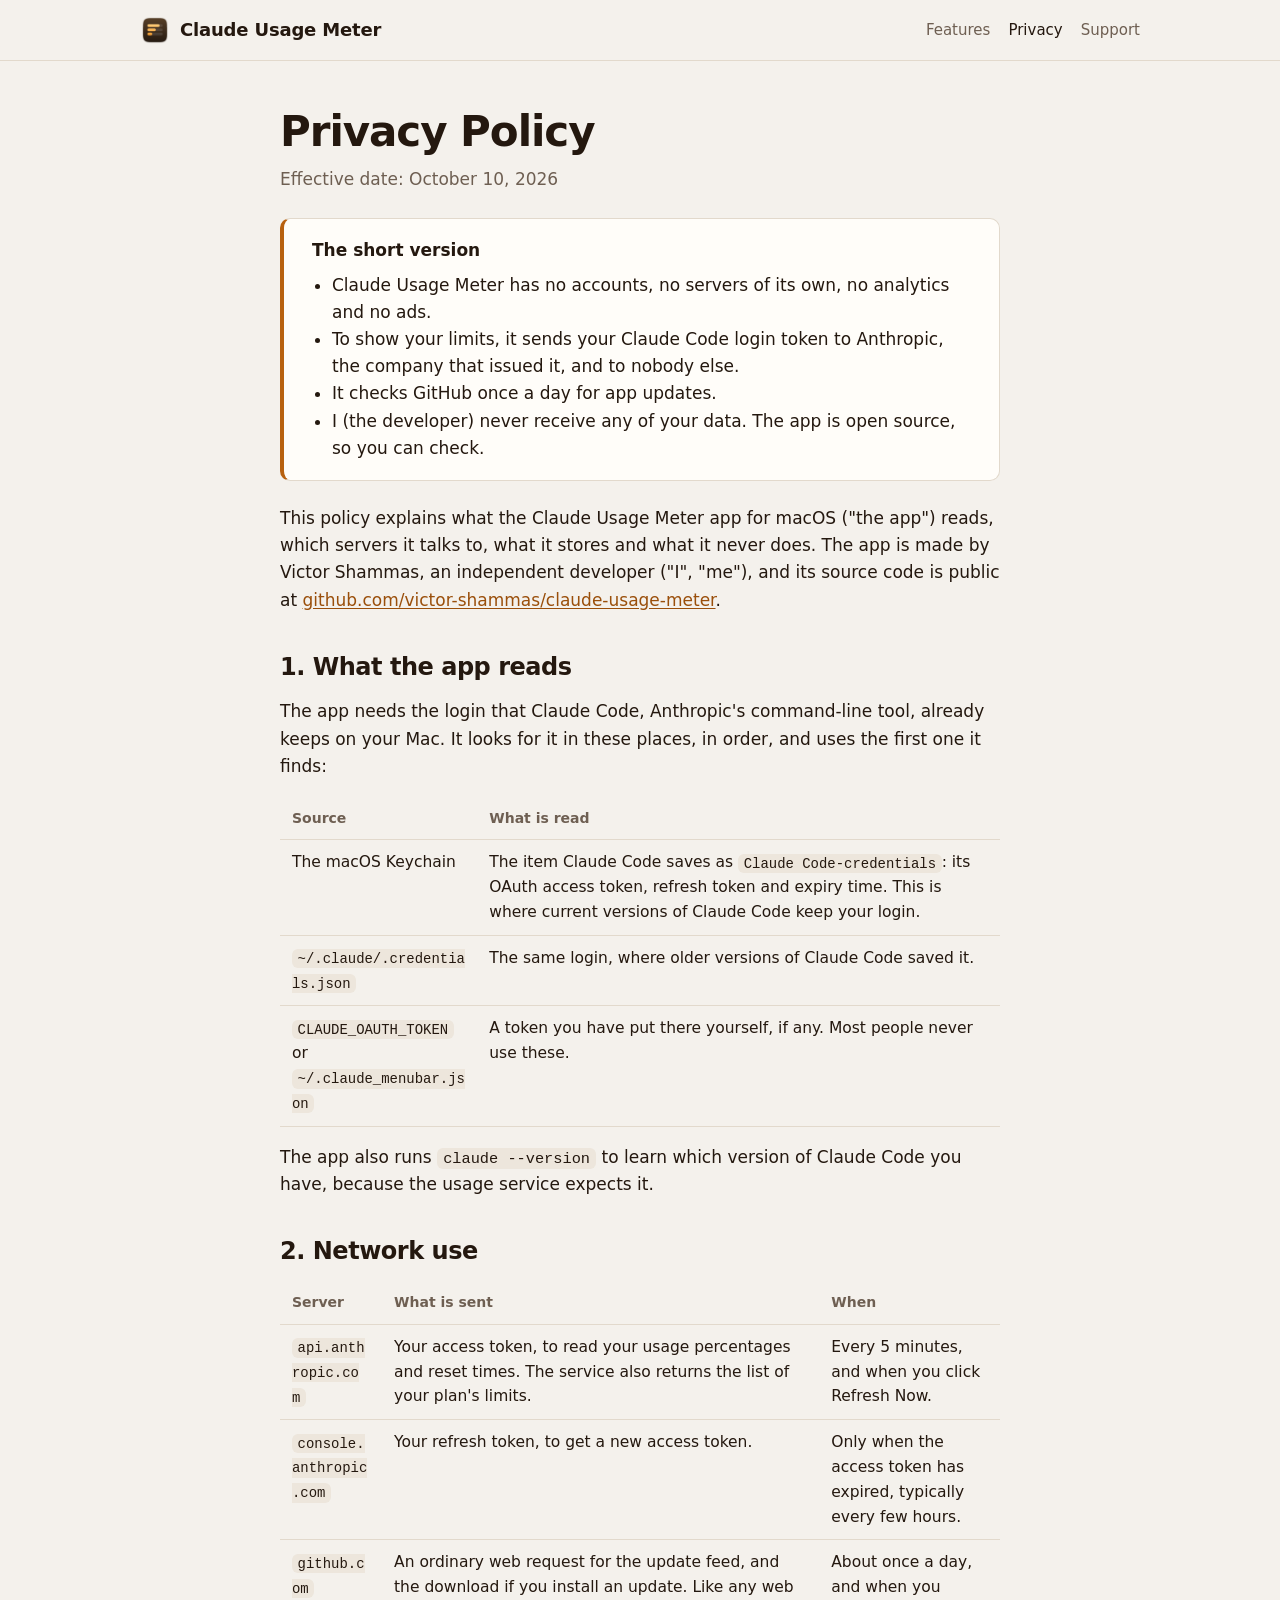
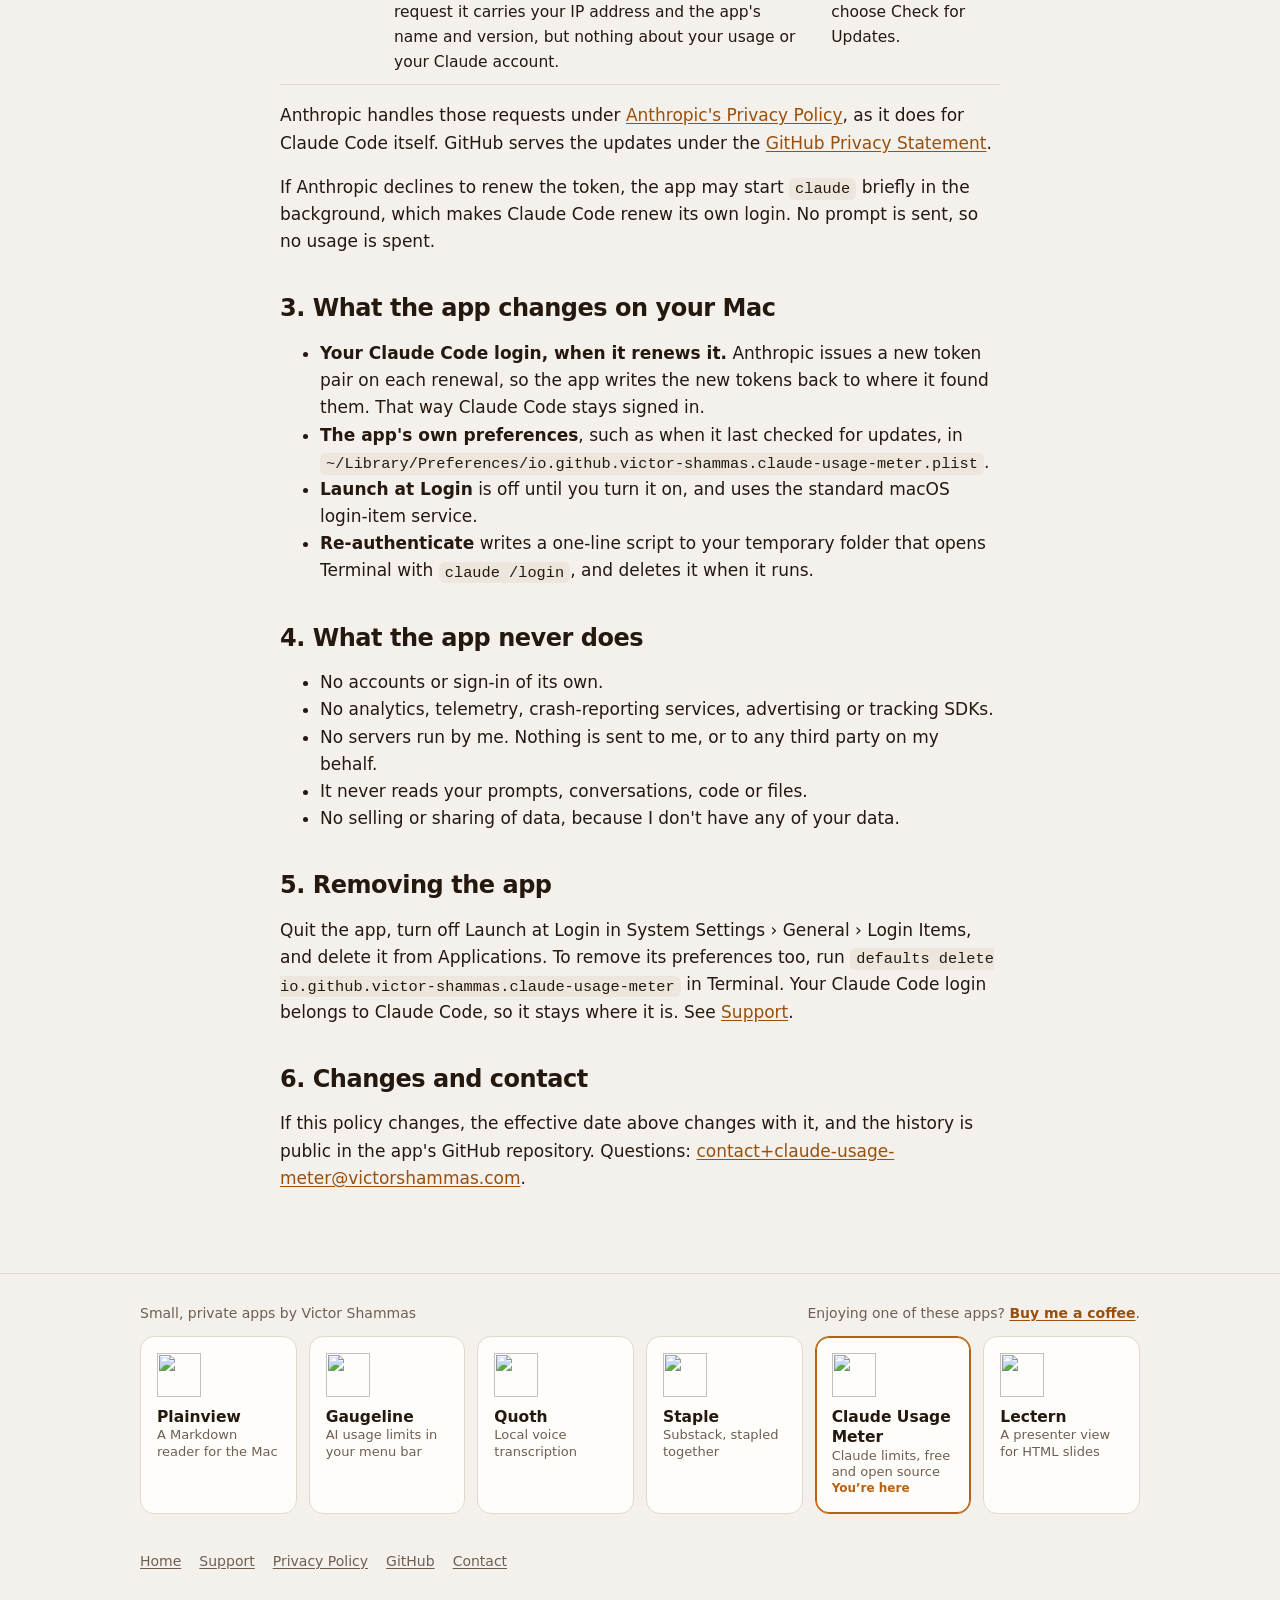
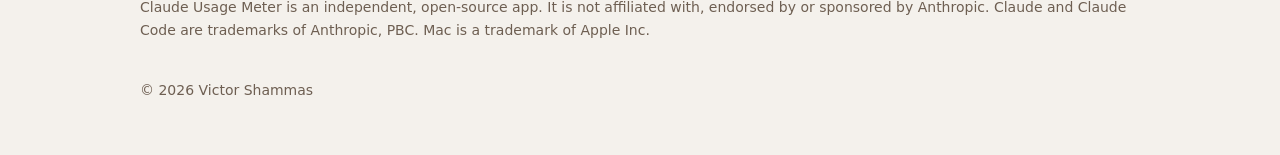
==== docs/privacy.html @ 20215e48 "App bar: add Lectern Co-Authored-By: Claude Opus 5.5 <noreply@anthropic.com>" ====
<!doctype html>
<html lang="en">
<head>
<meta charset="utf-8">
<meta name="viewport" content="width=device-width, initial-scale=1">
<title>Privacy Policy · Claude Usage Meter</title>
<meta name="description" content="What Claude Usage Meter reads, which servers it talks to, and what it never does.">
<meta name="color-scheme" content="light dark">
<link rel="icon" type="image/png" href="favicon.png">
<link rel="apple-touch-icon" href="apple-touch-icon.png">
<link rel="stylesheet" href="style.css">
</head>
<body>
<header class="site-header">
  <div class="wrap">
    <a class="brand" href="./"><img src="icon.png" alt="" width="30" height="30">Claude Usage Meter</a>
    <nav class="nav" aria-label="Main">
      <a href="./#features" class="hide-sm">Features</a>
      <a href="privacy.html" aria-current="page" class="hide-sm">Privacy</a>
      <a href="support.html">Support</a>
    </nav>
  </div>
</header>

<main class="doc">
  <div class="wrap narrow">
    <h1>Privacy Policy</h1>
    <p class="meta-line">Effective date: October 10, 2026</p>

    <div class="tldr">
      <strong>The short version</strong>
      <ul>
        <li>Claude Usage Meter has no accounts, no servers of its own, no analytics and no ads.</li>
        <li>To show your limits, it sends your Claude Code login token to Anthropic, the company that issued it, and to nobody else.</li>
        <li>It checks GitHub once a day for app updates.</li>
        <li>I (the developer) never receive any of your data. The app is open source, so you can check.</li>
      </ul>
    </div>

    <p>This policy explains what the Claude Usage Meter app for macOS ("the app") reads, which servers it talks to, what it stores and what it never does. The app is made by Victor Shammas, an independent developer ("I", "me"), and its source code is public at <a href="https://github.com/victor-shammas/claude-usage-meter">github.com/victor-shammas/claude-usage-meter</a>.</p>

    <h2>1. What the app reads</h2>
    <p>The app needs the login that Claude Code, Anthropic's command-line tool, already keeps on your Mac. It looks for it in these places, in order, and uses the first one it finds:</p>
    <table class="stack">
      <thead><tr><th>Source</th><th>What is read</th></tr></thead>
      <tbody>
        <tr><td>The macOS Keychain</td><td data-label="Read">The item Claude Code saves as <code>Claude Code-credentials</code>: its OAuth access token, refresh token and expiry time. This is where current versions of Claude Code keep your login.</td></tr>
        <tr><td><code>~/.claude/.credentials.json</code></td><td data-label="Read">The same login, where older versions of Claude Code saved it.</td></tr>
        <tr><td><code>CLAUDE_OAUTH_TOKEN</code> or <code>~/.claude_menubar.json</code></td><td data-label="Read">A token you have put there yourself, if any. Most people never use these.</td></tr>
      </tbody>
    </table>
    <p>The app also runs <code>claude --version</code> to learn which version of Claude Code you have, because the usage service expects it.</p>

    <h2>2. Network use</h2>
    <table class="stack">
      <thead><tr><th>Server</th><th>What is sent</th><th>When</th></tr></thead>
      <tbody>
        <tr><td><code>api.anthropic.com</code></td><td data-label="Sent">Your access token, to read your usage percentages and reset times. The service also returns the list of your plan's limits.</td><td data-label="When">Every 5 minutes, and when you click Refresh Now.</td></tr>
        <tr><td><code>console.anthropic.com</code></td><td data-label="Sent">Your refresh token, to get a new access token.</td><td data-label="When">Only when the access token has expired, typically every few hours.</td></tr>
        <tr><td><code>github.com</code></td><td data-label="Sent">An ordinary web request for the update feed, and the download if you install an update. Like any web request it carries your IP address and the app's name and version, but nothing about your usage or your Claude account.</td><td data-label="When">About once a day, and when you choose Check for Updates.</td></tr>
      </tbody>
    </table>
    <p>Anthropic handles those requests under <a href="https://www.anthropic.com/legal/privacy">Anthropic's Privacy Policy</a>, as it does for Claude Code itself. GitHub serves the updates under the <a href="https://docs.github.com/en/site-policy/privacy-policies/github-general-privacy-statement">GitHub Privacy Statement</a>.</p>
    <p>If Anthropic declines to renew the token, the app may start <code>claude</code> briefly in the background, which makes Claude Code renew its own login. No prompt is sent, so no usage is spent.</p>

    <h2>3. What the app changes on your Mac</h2>
    <ul>
      <li><strong>Your Claude Code login, when it renews it.</strong> Anthropic issues a new token pair on each renewal, so the app writes the new tokens back to where it found them. That way Claude Code stays signed in.</li>
      <li><strong>The app's own preferences</strong>, such as when it last checked for updates, in <code>~/Library/Preferences/io.github.victor-shammas.claude-usage-meter.plist</code>.</li>
      <li><strong>Launch at Login</strong> is off until you turn it on, and uses the standard macOS login-item service.</li>
      <li><strong>Re-authenticate</strong> writes a one-line script to your temporary folder that opens Terminal with <code>claude /login</code>, and deletes it when it runs.</li>
    </ul>

    <h2>4. What the app never does</h2>
    <ul>
      <li>No accounts or sign-in of its own.</li>
      <li>No analytics, telemetry, crash-reporting services, advertising or tracking SDKs.</li>
      <li>No servers run by me. Nothing is sent to me, or to any third party on my behalf.</li>
      <li>It never reads your prompts, conversations, code or files.</li>
      <li>No selling or sharing of data, because I don't have any of your data.</li>
    </ul>

    <h2>5. Removing the app</h2>
    <p>Quit the app, turn off Launch at Login in System Settings › General › Login Items, and delete it from Applications. To remove its preferences too, run <code>defaults delete io.github.victor-shammas.claude-usage-meter</code> in Terminal. Your Claude Code login belongs to Claude Code, so it stays where it is. See <a href="support.html#remove">Support</a>.</p>

    <h2>6. Changes and contact</h2>
    <p>If this policy changes, the effective date above changes with it, and the history is public in the app's GitHub repository. Questions: <a href="mailto:contact+claude-usage-meter@victorshammas.com">contact+claude-usage-meter@victorshammas.com</a>.</p>
  </div>
</main>

<section class="app-bar" aria-label="Apps by Victor Shammas">
  <div class="wrap">
    <div class="app-bar-head">
      <p class="app-bar-title"><a href="https://victorshammas.com/apps/">Small, private apps by Victor Shammas</a></p>
      <p class="app-bar-coffee">Enjoying one of these apps? <a href="https://buymeacoffee.com/victorshammas">Buy me a coffee</a>.</p>
    </div>
    <div class="app-tiles">
      <a class="app-tile" href="https://victorshammas.com/plainview/"><img src="https://victorshammas.com/plainview/icon.png" alt="" width="44" height="44"><span><strong>Plainview</strong><small>A Markdown reader for the Mac</small></span></a>
      <a class="app-tile" href="https://victorshammas.com/gaugeline/"><img src="https://victorshammas.com/gaugeline/icon.png" alt="" width="44" height="44"><span><strong>Gaugeline</strong><small>AI usage limits in your menu bar</small></span></a>
      <a class="app-tile" href="https://victorshammas.com/quoth/"><img src="https://victorshammas.com/quoth/icon.png" alt="" width="44" height="44"><span><strong>Quoth</strong><small>Local voice transcription</small></span></a>
      <a class="app-tile" href="https://victorshammas.com/staple/"><img src="https://victorshammas.com/staple/icon.png" alt="" width="44" height="44"><span><strong>Staple</strong><small>Substack, stapled together</small></span></a>
      <a class="app-tile current" aria-current="page" href="https://victorshammas.com/claude-usage-meter/"><img src="https://victorshammas.com/claude-usage-meter/icon.png" alt="" width="44" height="44"><span><strong>Claude Usage Meter</strong><small>Claude limits, free and open source</small><em>You’re here</em></span></a>
      <a class="app-tile" href="https://victorshammas.com/lectern/"><img src="https://victorshammas.com/lectern/icon.png" alt="" width="44" height="44"><span><strong>Lectern</strong><small>A presenter view for HTML slides</small></span></a>
    </div>
  </div>
</section>

<footer>
  <div class="wrap">
    <nav aria-label="Footer"><a href="./">Home</a><a href="support.html">Support</a><a href="privacy.html">Privacy Policy</a><a href="https://github.com/victor-shammas/claude-usage-meter">GitHub</a><a href="mailto:contact+claude-usage-meter@victorshammas.com">Contact</a></nav>
    <p>Claude Usage Meter is an independent, open-source app. It is not affiliated with, endorsed by or sponsored by Anthropic. Claude and Claude Code are trademarks of Anthropic, PBC. Mac is a trademark of Apple Inc.</p>
    <p>© 2026 Victor Shammas</p>
  </div>
</footer>
</body>
</html>
---- docs/style.css ----
/* Claude Usage Meter site: one stylesheet, no external fonts, scripts or trackers.
   Shared with Plainview, Gaugeline and Quoth, apart from the hero mock. */
:root {
  /* Brand palette, matching the app icon: espresso (#46321F → #1C140E), amber (#FFC56A → #EE8A25), cream (#FFF1DC). */
  --bg: #f4f1ec;
  --surface: #fffdf9;
  --surface-2: #ece6dd;
  --text: #24180f;
  --muted: #6e5f52;
  --line: #e2d9cc;
  --accent: #b8610f;
  --accent-ink: #ffffff;
  --link: #9a4f0b;
  --glow: rgba(238, 138, 37, .14);
  --ok: #3fa66b;
  --warn: #e8a33a;
  --bad: #e0563a;
  --track: #e7dfd3;
  --code-bg: #ede6dc;
  --shadow: 0 1px 2px rgba(36, 24, 15, .06), 0 8px 28px rgba(36, 24, 15, .09);
  --radius: 14px;
  color-scheme: light dark;
}
@media (prefers-color-scheme: dark) {
  :root {
    --bg: #1c140e;
    --surface: #2a1f16;
    --surface-2: #241a12;
    --text: #f6ebdd;
    --muted: #bca892;
    --line: #46321f;
    --accent: #ffb457;
    --accent-ink: #1c140e;
    --link: #ffc56a;
    --glow: rgba(255, 197, 106, .12);
    --track: #46321f;
    --code-bg: #33261b;
    --shadow: 0 1px 2px rgba(0, 0, 0, .35), 0 10px 30px rgba(0, 0, 0, .4);
  }
}

* { box-sizing: border-box; }
html { -webkit-text-size-adjust: 100%; }
body {
  margin: 0;
  background: var(--bg);
  color: var(--text);
  font: 17px/1.6 -apple-system, BlinkMacSystemFont, "SF Pro Text", "Segoe UI", system-ui, sans-serif;
  -webkit-font-smoothing: antialiased;
}
a { color: var(--link); text-underline-offset: 2px; }
a:hover { text-decoration-thickness: 2px; }
img { max-width: 100%; height: auto; }
code, kbd {
  font: .9em/1.4 ui-monospace, "SF Mono", Menlo, monospace;
  background: var(--code-bg);
  border-radius: 6px;
  padding: .12em .4em;
  overflow-wrap: anywhere;
}
pre {
  background: var(--code-bg);
  border-radius: 10px;
  padding: 14px 16px;
  overflow-x: auto;
  font: 14px/1.5 ui-monospace, "SF Mono", Menlo, monospace;
}
pre code { background: none; padding: 0; }

.wrap { max-width: 1040px; margin: 0 auto; padding: 0 20px; }
.narrow { max-width: 760px; }

/* Header */
.site-header { border-bottom: 1px solid var(--line); background: color-mix(in srgb, var(--bg) 88%, transparent); position: sticky; top: 0; backdrop-filter: saturate(160%) blur(12px); -webkit-backdrop-filter: saturate(160%) blur(12px); z-index: 10; }
.site-header .wrap { display: flex; align-items: center; justify-content: space-between; gap: 16px; height: 60px; }
.brand { display: flex; align-items: center; gap: 10px; font-weight: 700; font-size: 18px; color: var(--text); text-decoration: none; letter-spacing: -.01em; }
.brand img { width: 30px; height: 30px; }
.nav { display: flex; gap: 18px; font-size: 15px; }
.nav a { color: var(--muted); text-decoration: none; }
.nav a:hover, .nav a[aria-current="page"] { color: var(--text); }

/* Hero */
.hero { padding: 72px 0 40px; background: radial-gradient(60% 70% at 78% 40%, var(--glow), transparent 70%); }
.hero .wrap { display: grid; grid-template-columns: 1.05fr 1fr; gap: 48px; align-items: center; }
.hero-icon { width: 96px; height: 96px; margin-bottom: 18px; }
h1 { font-size: clamp(34px, 5vw, 52px); line-height: 1.08; letter-spacing: -.025em; margin: 0 0 18px; }
.lede { font-size: 20px; color: var(--muted); margin: 0 0 26px; max-width: 34em; }
.cta-row { display: flex; flex-wrap: wrap; align-items: center; gap: 14px 18px; }
.btn {
  display: inline-flex; align-items: center; gap: 10px;
  background: var(--text); color: var(--bg);
  padding: 12px 20px; border-radius: 12px;
  font-weight: 600; text-decoration: none; font-size: 16px;
}
.btn:hover { opacity: .9; }
.btn small { font-weight: 500; opacity: .75; }
.fineprint { color: var(--muted); font-size: 14px; }

/* Menu mock (pure CSS, sample numbers): the app's menu bar title and dropdown. */
.mock { margin: 0; background: var(--surface); border: 1px solid var(--line); border-radius: 16px; box-shadow: var(--shadow); padding: 16px 18px 12px; font: 13.5px/1.5 ui-monospace, "SF Mono", Menlo, monospace; }
.mock-bar { display: flex; justify-content: flex-end; gap: 14px; color: var(--muted); font-size: 13px; padding-bottom: 12px; border-bottom: 1px solid var(--line); margin-bottom: 12px; }
.mock-bar b { color: var(--text); font-weight: 600; font-variant-numeric: tabular-nums; white-space: pre; }
.row { display: grid; grid-template-columns: 14px 122px 1fr 44px; gap: 10px; align-items: center; margin: 9px 0; }
.row .dot { width: 10px; height: 10px; border-radius: 50%; }
.row .label { font-weight: 600; }
.row .pct { text-align: right; font-variant-numeric: tabular-nums; font-weight: 600; }
.bar { position: relative; height: 9px; border-radius: 9px; background: var(--track); }
.bar > i { position: absolute; inset: 0 auto 0 0; border-radius: 9px; }
.ok > i, .dot.ok { background: var(--ok); } .warn > i, .dot.warn { background: var(--warn); } .bad > i, .dot.bad { background: var(--bad); }
.meta { grid-column: 3 / 5; color: var(--muted); font-size: 12.5px; margin-top: -6px; }
.mock .sep { border-top: 1px solid var(--line); margin: 10px 0 6px; }
.mock .item { color: var(--text); font-size: 13.5px; padding: 3px 0; display: flex; justify-content: space-between; }
.mock .item kbd { background: none; color: var(--muted); padding: 0; }
.mock .demo { color: var(--muted); font-size: 12px; text-align: center; margin: 8px 0 0; }

/* Download panel */
.download { display: grid; grid-template-columns: 1fr auto; gap: 24px; align-items: center; }
.download .btn { white-space: nowrap; }
@media (max-width: 820px) { .download { grid-template-columns: 1fr; } }

/* Sections */
section { padding: 48px 0; }
h2 { font-size: clamp(26px, 3.4vw, 34px); letter-spacing: -.02em; line-height: 1.15; margin: 0 0 12px; }
h3 { font-size: 19px; margin: 0 0 6px; letter-spacing: -.01em; }
.section-lede { color: var(--muted); margin: 0 0 28px; max-width: 40em; }
.grid { display: grid; grid-template-columns: repeat(3, 1fr); gap: 16px; }
.card { background: var(--surface); border: 1px solid var(--line); border-radius: var(--radius); padding: 24px 28px; }
.card p { margin: 0; color: var(--muted); font-size: 15.5px; }
.steps { counter-reset: s; display: grid; grid-template-columns: repeat(3, 1fr); gap: 16px; }
.steps .card::before { counter-increment: s; content: counter(s); display: inline-grid; place-items: center; width: 30px; height: 30px; border-radius: 50%; background: var(--accent); color: var(--accent-ink); font-weight: 700; margin-bottom: 10px; }
.band { background: var(--surface-2); border-block: 1px solid var(--line); }
.checks { list-style: none; padding: 0; margin: 0; display: grid; grid-template-columns: 1fr 1fr; gap: 10px 28px; }
.checks li { padding-left: 28px; position: relative; }
.checks li::before { content: ""; position: absolute; left: 4px; top: .45em; width: 12px; height: 7px; border-left: 2.5px solid var(--accent); border-bottom: 2.5px solid var(--accent); transform: rotate(-45deg); }

/* Docs pages */
.doc { padding: 48px 0 24px; }
.doc h1 { font-size: clamp(30px, 4.4vw, 42px); }
.doc h2 { font-size: 24px; margin-top: 40px; }
.doc h3 { margin-top: 26px; }
.doc p, .doc li { color: var(--text); }
.doc .meta-line { color: var(--muted); margin-top: -6px; }
.tldr { background: var(--surface); border: 1px solid var(--line); border-left: 4px solid var(--accent); border-radius: 10px; padding: 18px 28px; margin: 24px 0; }
.tldr ul { margin: 8px 0 0; padding-left: 20px; }
table { width: 100%; border-collapse: collapse; margin: 16px 0; font-size: 15.5px; display: block; overflow-x: auto; }
th, td { text-align: left; vertical-align: top; padding: 10px 12px; border-bottom: 1px solid var(--line); }
th { color: var(--muted); font-weight: 600; font-size: 14px; }
details { background: var(--surface); border: 1px solid var(--line); border-radius: 12px; padding: 6px 28px; margin: 12px 0; }
details[open] { padding-bottom: 18px; }
summary { cursor: pointer; font-weight: 600; padding: 14px 0; list-style-position: inside; }
summary::-webkit-details-marker { margin-right: 6px; }
details > :not(summary) { margin-left: 0; margin-right: 0; }
summary::marker { color: var(--muted); }
.toc { display: flex; flex-wrap: wrap; gap: 8px; margin: 18px 0 8px; padding: 0; list-style: none; }
.toc a { display: inline-block; padding: 6px 12px; border: 1px solid var(--line); border-radius: 999px; text-decoration: none; color: var(--text); font-size: 14.5px; background: var(--surface); }

/* Footer */
footer { border-top: 1px solid var(--line); margin-top: 40px; padding: 28px 0 40px; color: var(--muted); font-size: 14px; }
footer .wrap { display: grid; gap: 10px; }
footer nav { display: flex; flex-wrap: wrap; gap: 18px; }
footer a { color: var(--muted); }

@media (max-width: 820px) {
  details, .card, .tldr { padding-left: 20px; padding-right: 20px; }
  .hero { padding-top: 40px; }
  .hero .wrap, .grid, .steps { grid-template-columns: 1fr; }
  .hero .wrap { gap: 32px; }
  .checks { grid-template-columns: 1fr; }
  .nav { gap: 14px; }
}
@media (max-width: 600px) {
  .stack thead { display: none; }
  .stack, .stack tbody, .stack tr, .stack td { display: block; width: 100%; }
  .stack tr { border-bottom: 1px solid var(--line); padding: 8px 0; }
  .stack td { border: 0; padding: 4px 0; }
  .stack td:first-child { font-weight: 600; }
  .stack td:not(:first-child)::before { content: attr(data-label) ": "; color: var(--muted); font-weight: 600; }
}
@media (max-width: 420px) {
  .nav a.hide-sm { display: none; }
  body { font-size: 16px; }
  .lede { font-size: 18px; }
}

/* App bar: the family of apps, shared by every site (Plainview, Gaugeline, Quoth, Staple, Claude Usage Meter). */
.app-bar { border-top: 1px solid var(--line); margin-top: 40px; padding: 28px 0 8px; }
.app-bar + footer { margin-top: 0; border-top: 0; }
.app-bar-title { color: var(--muted); font-size: 14px; margin: 0 0 12px; }
.app-bar-head { display: flex; flex-wrap: wrap; justify-content: space-between; align-items: baseline; gap: 4px 18px; margin: 0 0 12px; }
.app-bar-head p { margin: 0; color: var(--muted); font-size: 14px; }
.app-bar-title a { color: inherit; text-decoration: none; }
.app-bar-title a:hover { color: var(--text); text-decoration: underline; }
.app-bar-coffee a { color: var(--link); font-weight: 600; }
.app-tiles { display: grid; grid-template-columns: repeat(6, 1fr); gap: 12px; }
.app-tile { display: flex; align-items: center; gap: 12px; padding: 12px 14px; border: 1px solid var(--line); border-radius: var(--radius); background: var(--surface); color: var(--text); text-decoration: none; }
.app-tile:hover { border-color: var(--accent); }
.app-tile img { width: 44px; height: 44px; flex: none; }
.app-tile span { display: grid; line-height: 1.3; }
.app-tile strong { font-size: 15.5px; }
.app-tile small { color: var(--muted); font-size: 13px; }
.app-tile em { color: var(--accent); font-size: 12px; font-style: normal; font-weight: 600; }
.app-tile.current { box-shadow: inset 0 0 0 1px var(--accent); border-color: var(--accent); }
/* Five across: stack icon over text so the names fit on one line. */
@media (min-width: 1001px) {
  .app-tile { flex-direction: column; align-items: flex-start; gap: 10px; padding: 16px; }
}
@media (max-width: 1000px) { .app-tiles { grid-template-columns: repeat(3, 1fr); } }
@media (max-width: 760px) { .app-tiles { grid-template-columns: 1fr 1fr; } }
@media (max-width: 560px) { .app-tiles { grid-template-columns: 1fr; } }
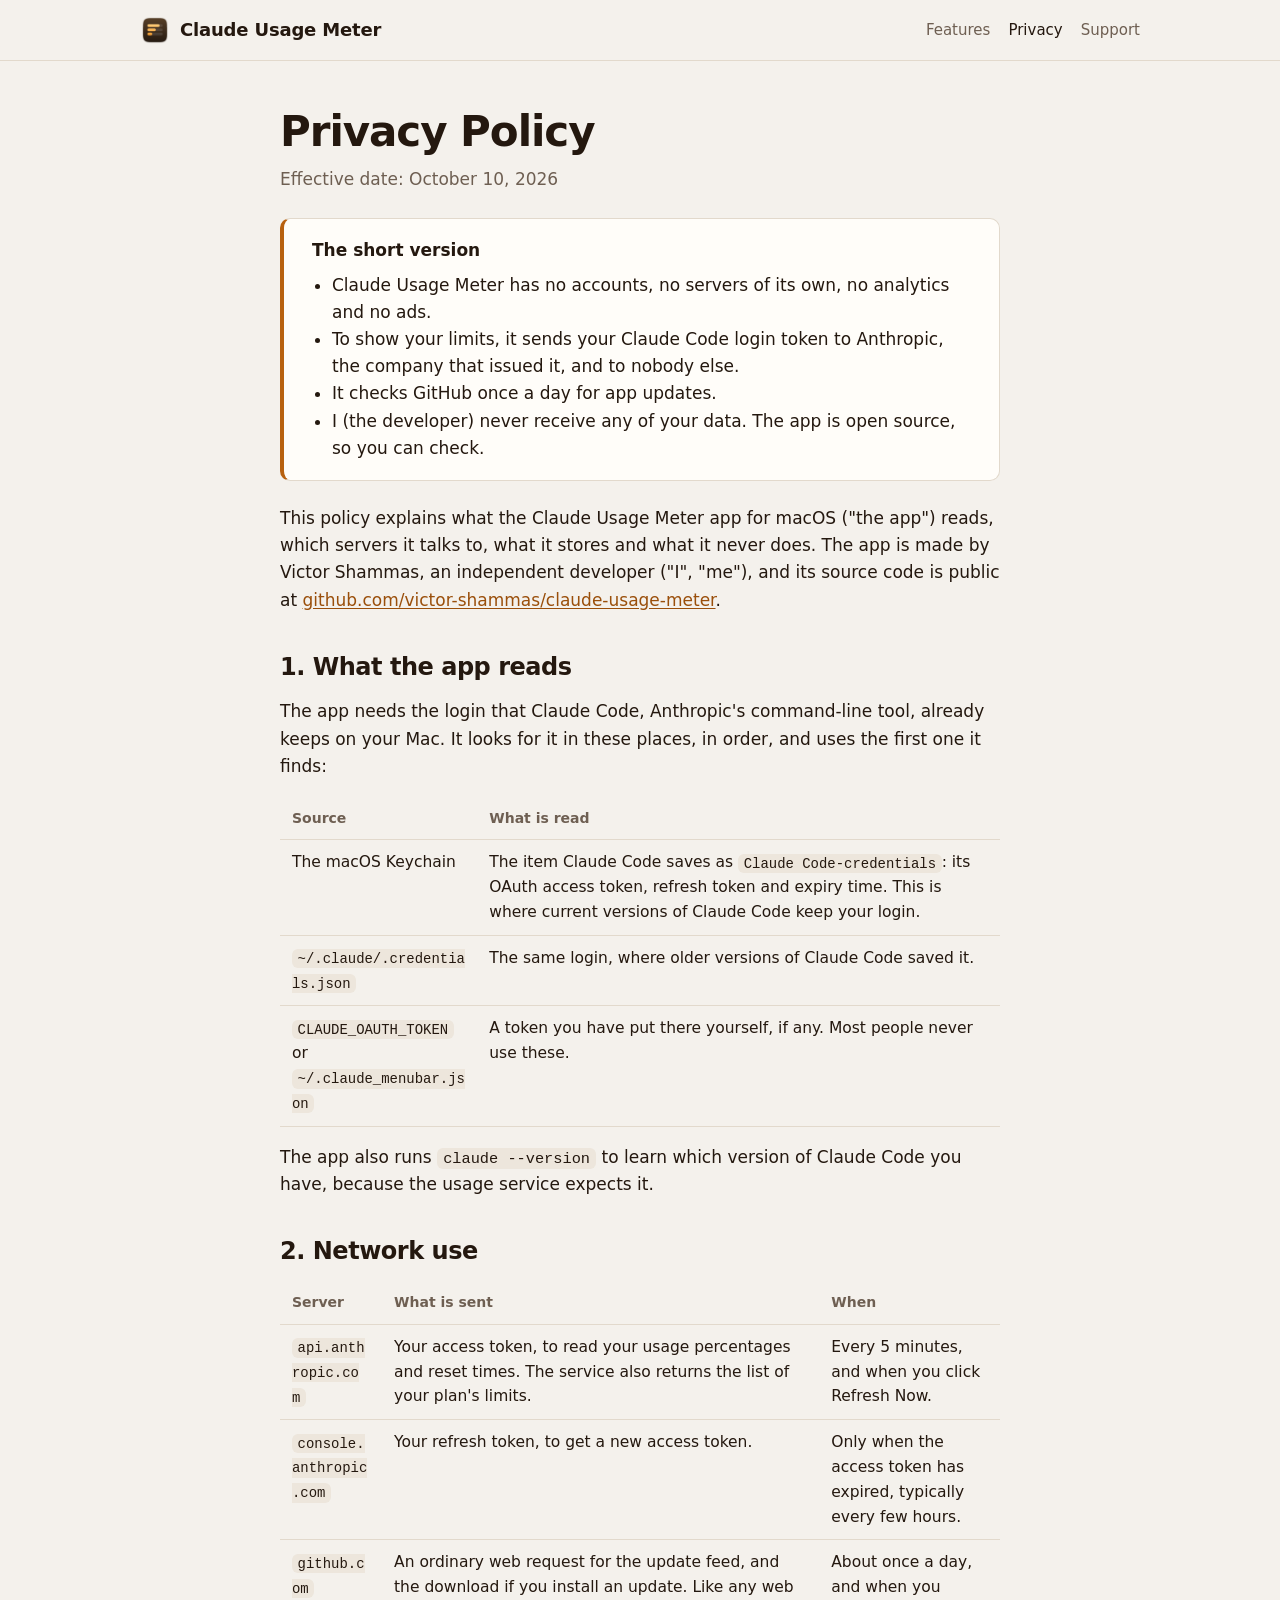
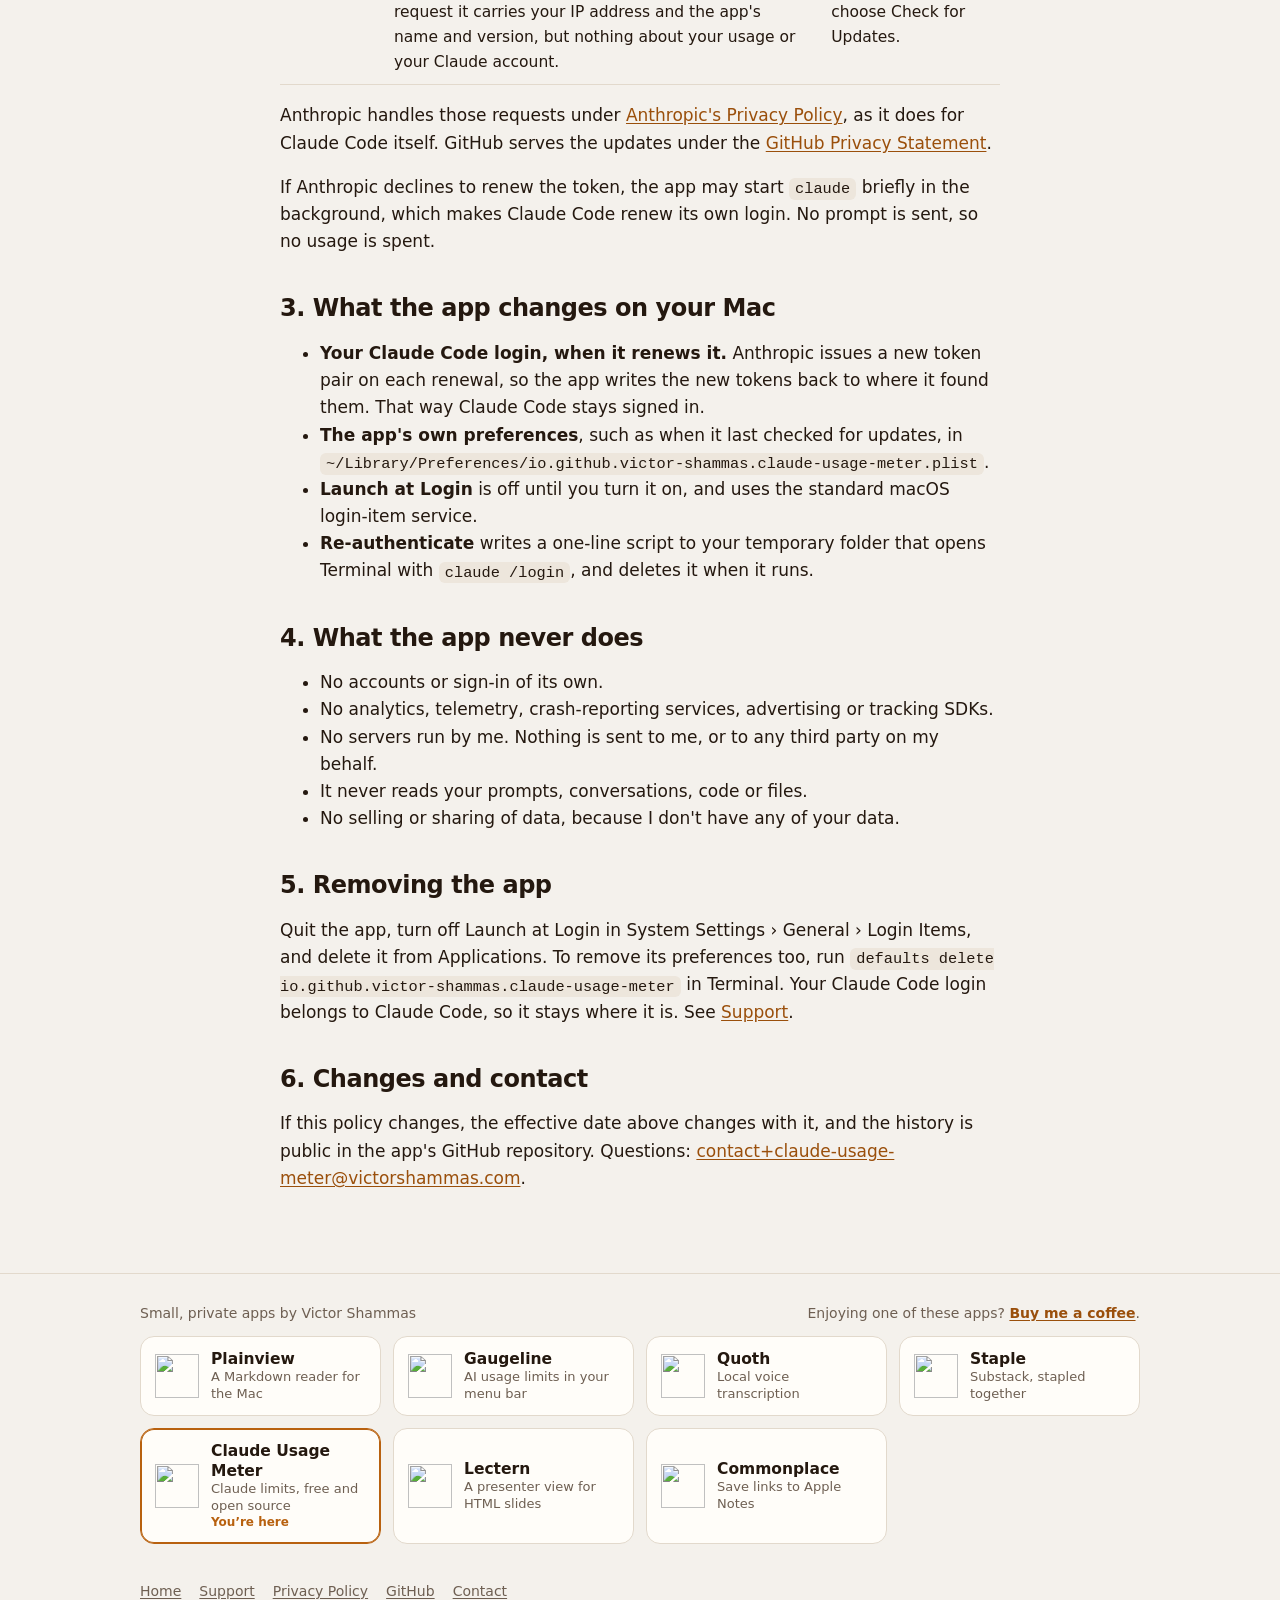
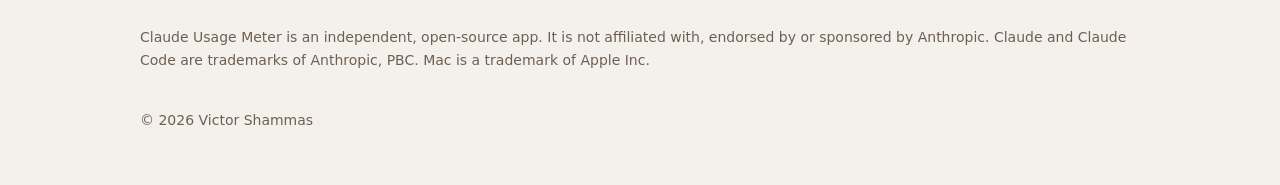
==== commit 5defa097: "App bar: add Commonplace; four across, then three Adds a Commonplace tile (victorshammas.com/commonp" ====
--- a/docs/privacy.html
+++ b/docs/privacy.html
@@ -101,6 +101,7 @@
       <a class="app-tile" href="https://victorshammas.com/staple/"><img src="https://victorshammas.com/staple/icon.png" alt="" width="44" height="44"><span><strong>Staple</strong><small>Substack, stapled together</small></span></a>
       <a class="app-tile current" aria-current="page" href="https://victorshammas.com/claude-usage-meter/"><img src="https://victorshammas.com/claude-usage-meter/icon.png" alt="" width="44" height="44"><span><strong>Claude Usage Meter</strong><small>Claude limits, free and open source</small><em>You’re here</em></span></a>
       <a class="app-tile" href="https://victorshammas.com/lectern/"><img src="https://victorshammas.com/lectern/icon.png" alt="" width="44" height="44"><span><strong>Lectern</strong><small>A presenter view for HTML slides</small></span></a>
+      <a class="app-tile" href="https://victorshammas.com/commonplace/"><img src="https://victorshammas.com/commonplace/icon.png" alt="" width="44" height="44"><span><strong>Commonplace</strong><small>Save links to Apple Notes</small></span></a>
     </div>
   </div>
 </section>
--- a/docs/style.css
+++ b/docs/style.css
@@ -182,7 +182,7 @@
   .lede { font-size: 18px; }
 }
 
-/* App bar: the family of apps, shared by every site (Plainview, Gaugeline, Quoth, Staple, Claude Usage Meter). */
+/* App bar: the family of apps, shared by every site (Plainview, Gaugeline, Quoth, Staple, Claude Usage Meter, Lectern, Commonplace). */
 .app-bar { border-top: 1px solid var(--line); margin-top: 40px; padding: 28px 0 8px; }
 .app-bar + footer { margin-top: 0; border-top: 0; }
 .app-bar-title { color: var(--muted); font-size: 14px; margin: 0 0 12px; }
@@ -191,7 +191,7 @@
 .app-bar-title a { color: inherit; text-decoration: none; }
 .app-bar-title a:hover { color: var(--text); text-decoration: underline; }
 .app-bar-coffee a { color: var(--link); font-weight: 600; }
-.app-tiles { display: grid; grid-template-columns: repeat(6, 1fr); gap: 12px; }
+.app-tiles { display: grid; grid-template-columns: repeat(4, 1fr); gap: 12px; }
 .app-tile { display: flex; align-items: center; gap: 12px; padding: 12px 14px; border: 1px solid var(--line); border-radius: var(--radius); background: var(--surface); color: var(--text); text-decoration: none; }
 .app-tile:hover { border-color: var(--accent); }
 .app-tile img { width: 44px; height: 44px; flex: none; }
@@ -200,10 +200,7 @@
 .app-tile small { color: var(--muted); font-size: 13px; }
 .app-tile em { color: var(--accent); font-size: 12px; font-style: normal; font-weight: 600; }
 .app-tile.current { box-shadow: inset 0 0 0 1px var(--accent); border-color: var(--accent); }
-/* Five across: stack icon over text so the names fit on one line. */
-@media (min-width: 1001px) {
-  .app-tile { flex-direction: column; align-items: flex-start; gap: 10px; padding: 16px; }
-}
+/* Seven apps: four across, then three; icon beside the text. */
 @media (max-width: 1000px) { .app-tiles { grid-template-columns: repeat(3, 1fr); } }
 @media (max-width: 760px) { .app-tiles { grid-template-columns: 1fr 1fr; } }
 @media (max-width: 560px) { .app-tiles { grid-template-columns: 1fr; } }
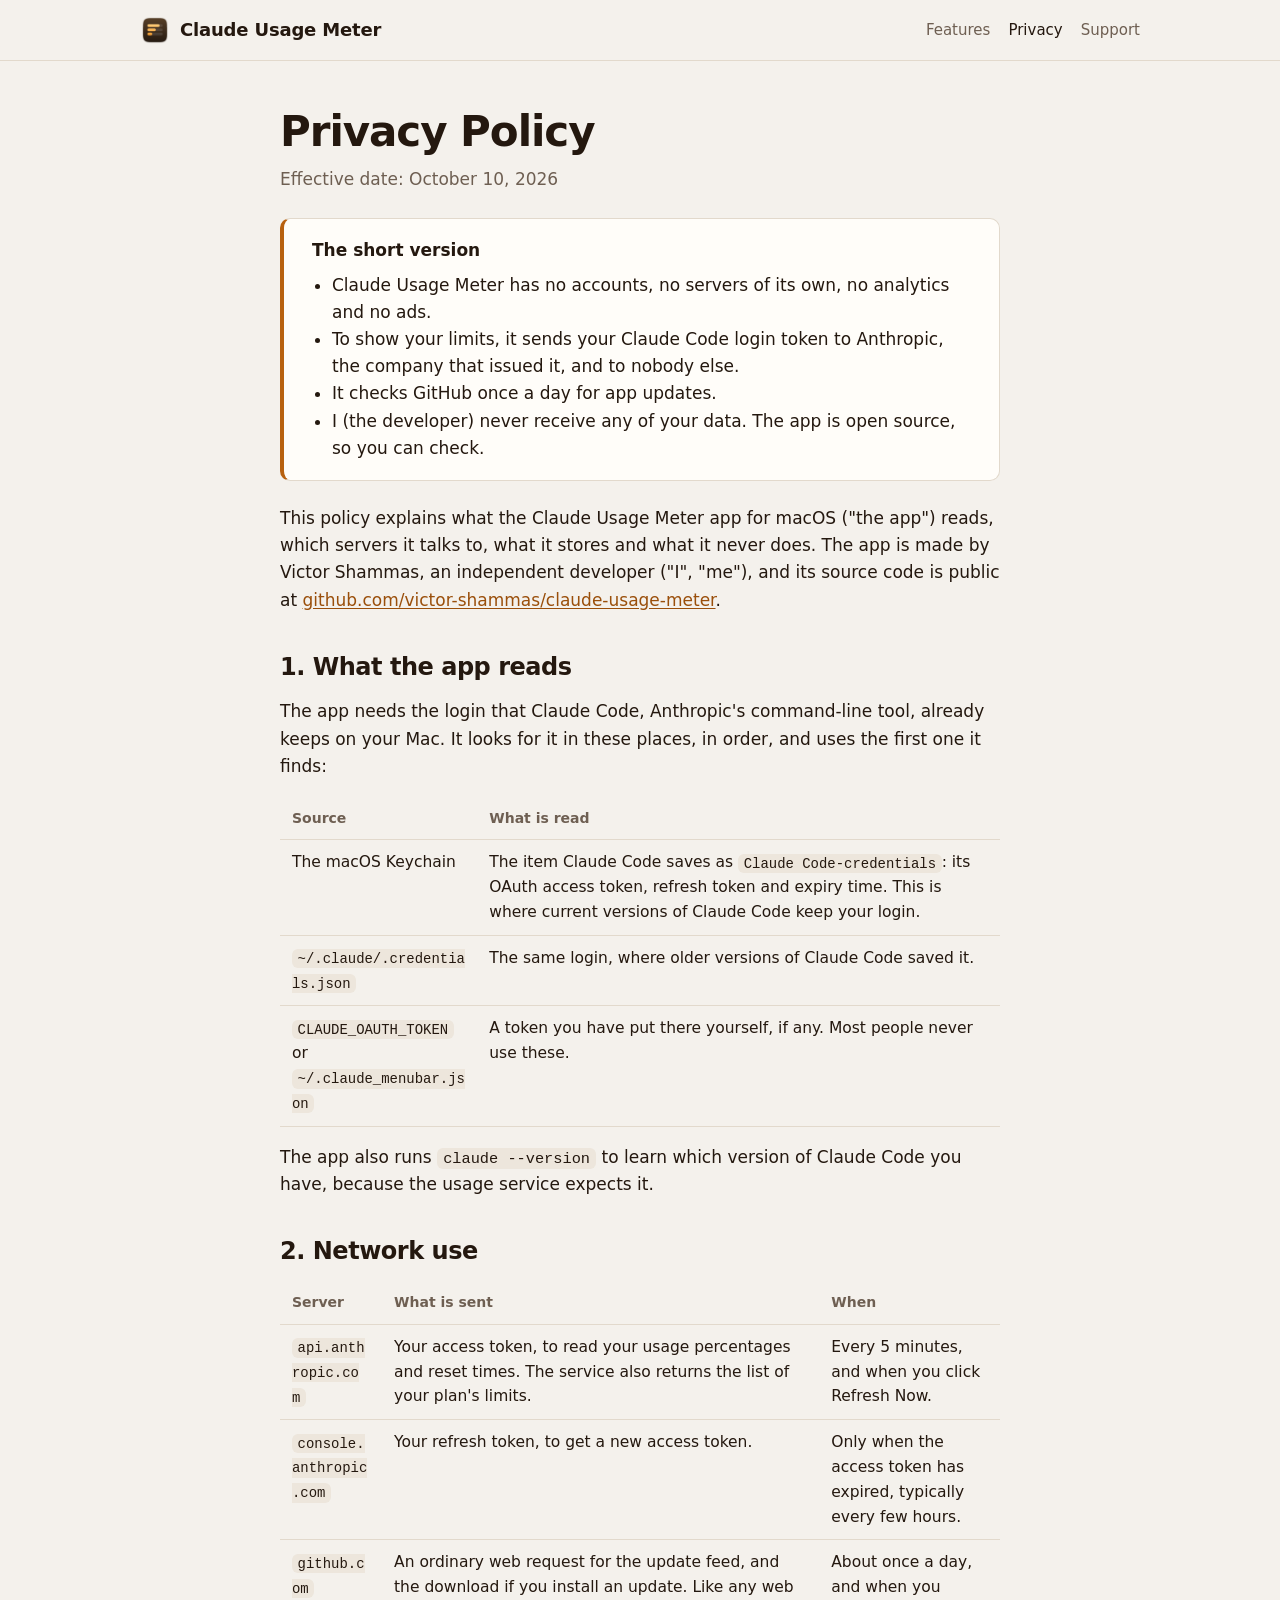
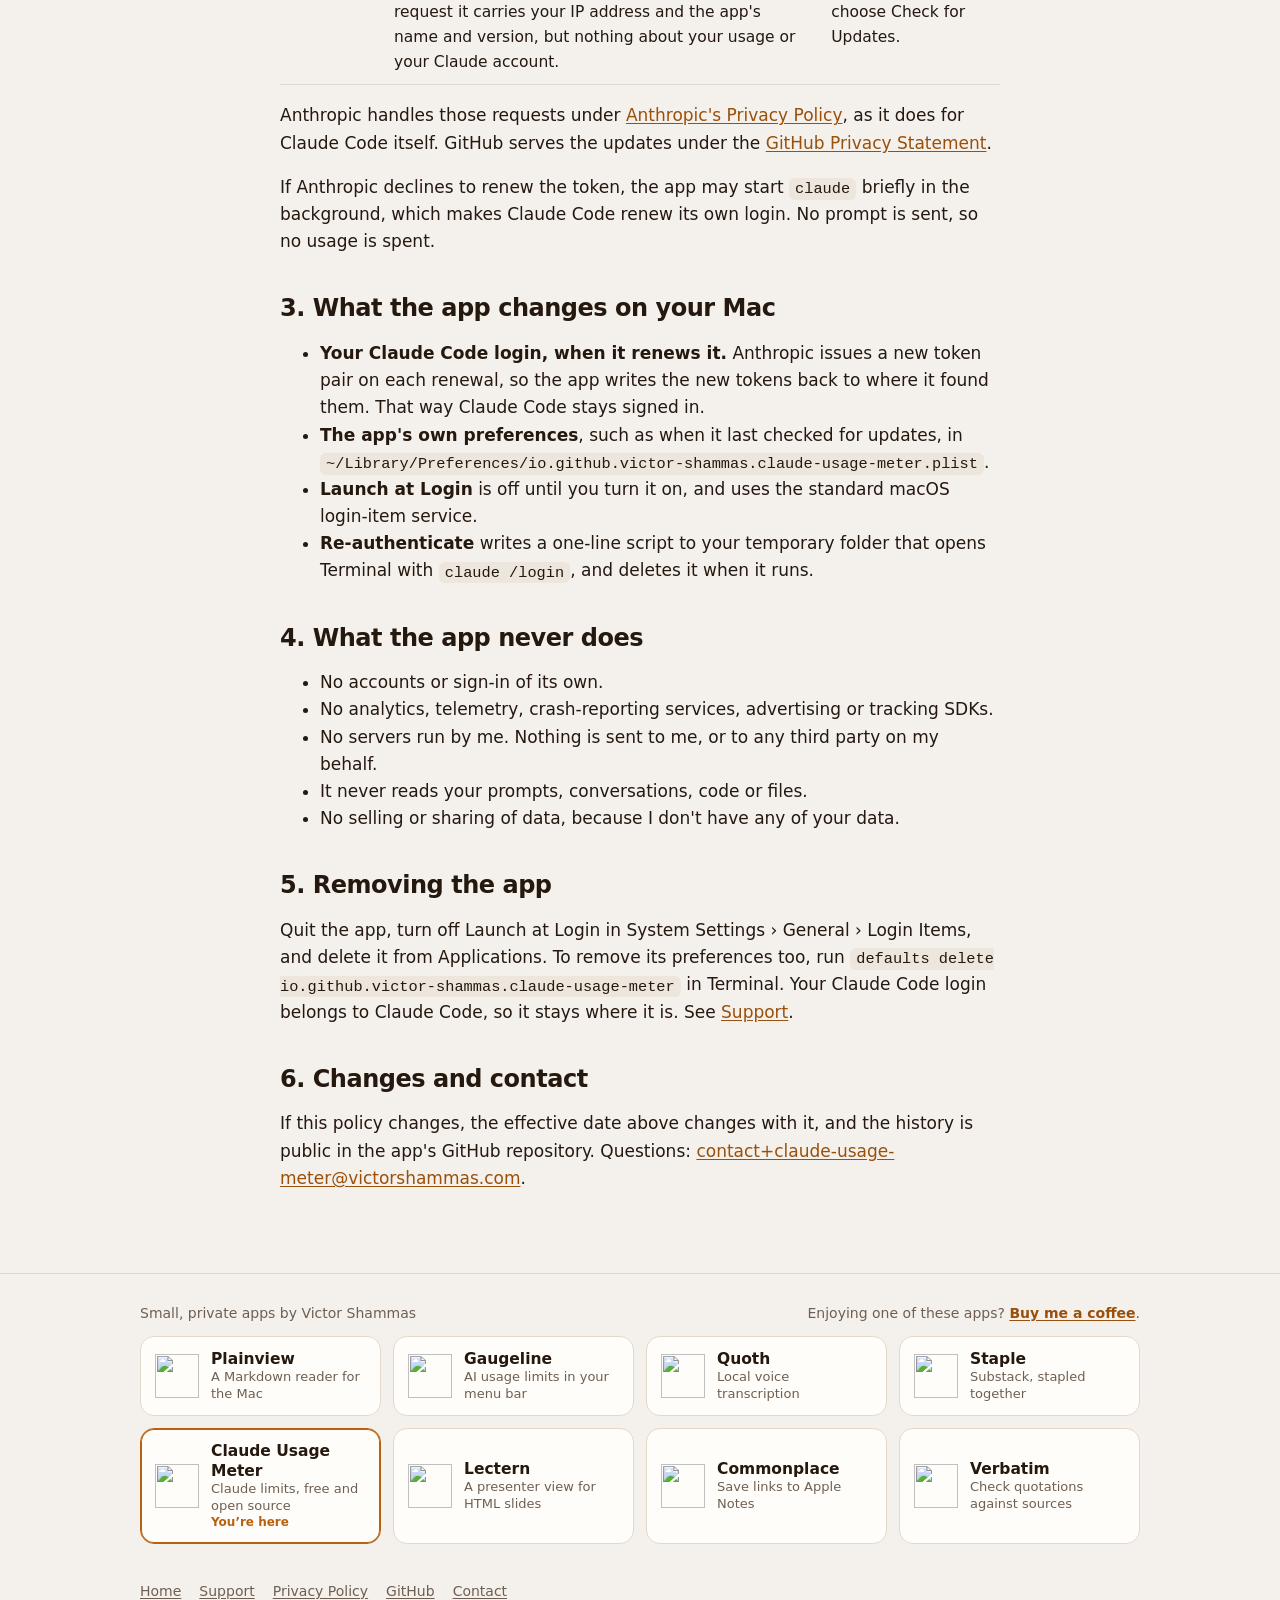
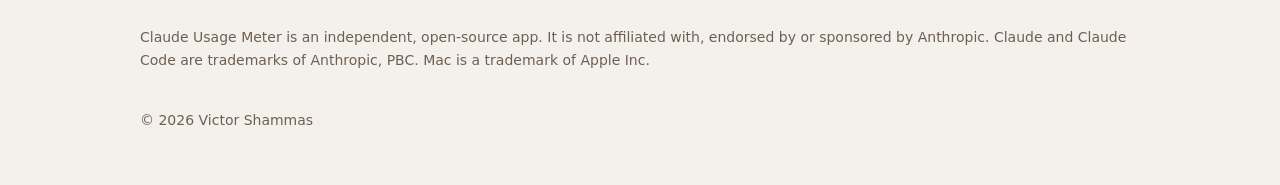
==== commit 5b409949: "App bar: add Verbatim Co-Authored-By: Claude Opus 5.5 <noreply@anthropic.com> Claude-Session: https:" ====
--- a/docs/privacy.html
+++ b/docs/privacy.html
@@ -102,6 +102,7 @@
       <a class="app-tile current" aria-current="page" href="https://victorshammas.com/claude-usage-meter/"><img src="https://victorshammas.com/claude-usage-meter/icon.png" alt="" width="44" height="44"><span><strong>Claude Usage Meter</strong><small>Claude limits, free and open source</small><em>You’re here</em></span></a>
       <a class="app-tile" href="https://victorshammas.com/lectern/"><img src="https://victorshammas.com/lectern/icon.png" alt="" width="44" height="44"><span><strong>Lectern</strong><small>A presenter view for HTML slides</small></span></a>
       <a class="app-tile" href="https://victorshammas.com/commonplace/"><img src="https://victorshammas.com/commonplace/icon.png" alt="" width="44" height="44"><span><strong>Commonplace</strong><small>Save links to Apple Notes</small></span></a>
+      <a class="app-tile" href="https://victorshammas.com/verbatim/"><img src="https://victorshammas.com/verbatim/icon.png" alt="" width="44" height="44"><span><strong>Verbatim</strong><small>Check quotations against sources</small></span></a>
     </div>
   </div>
 </section>
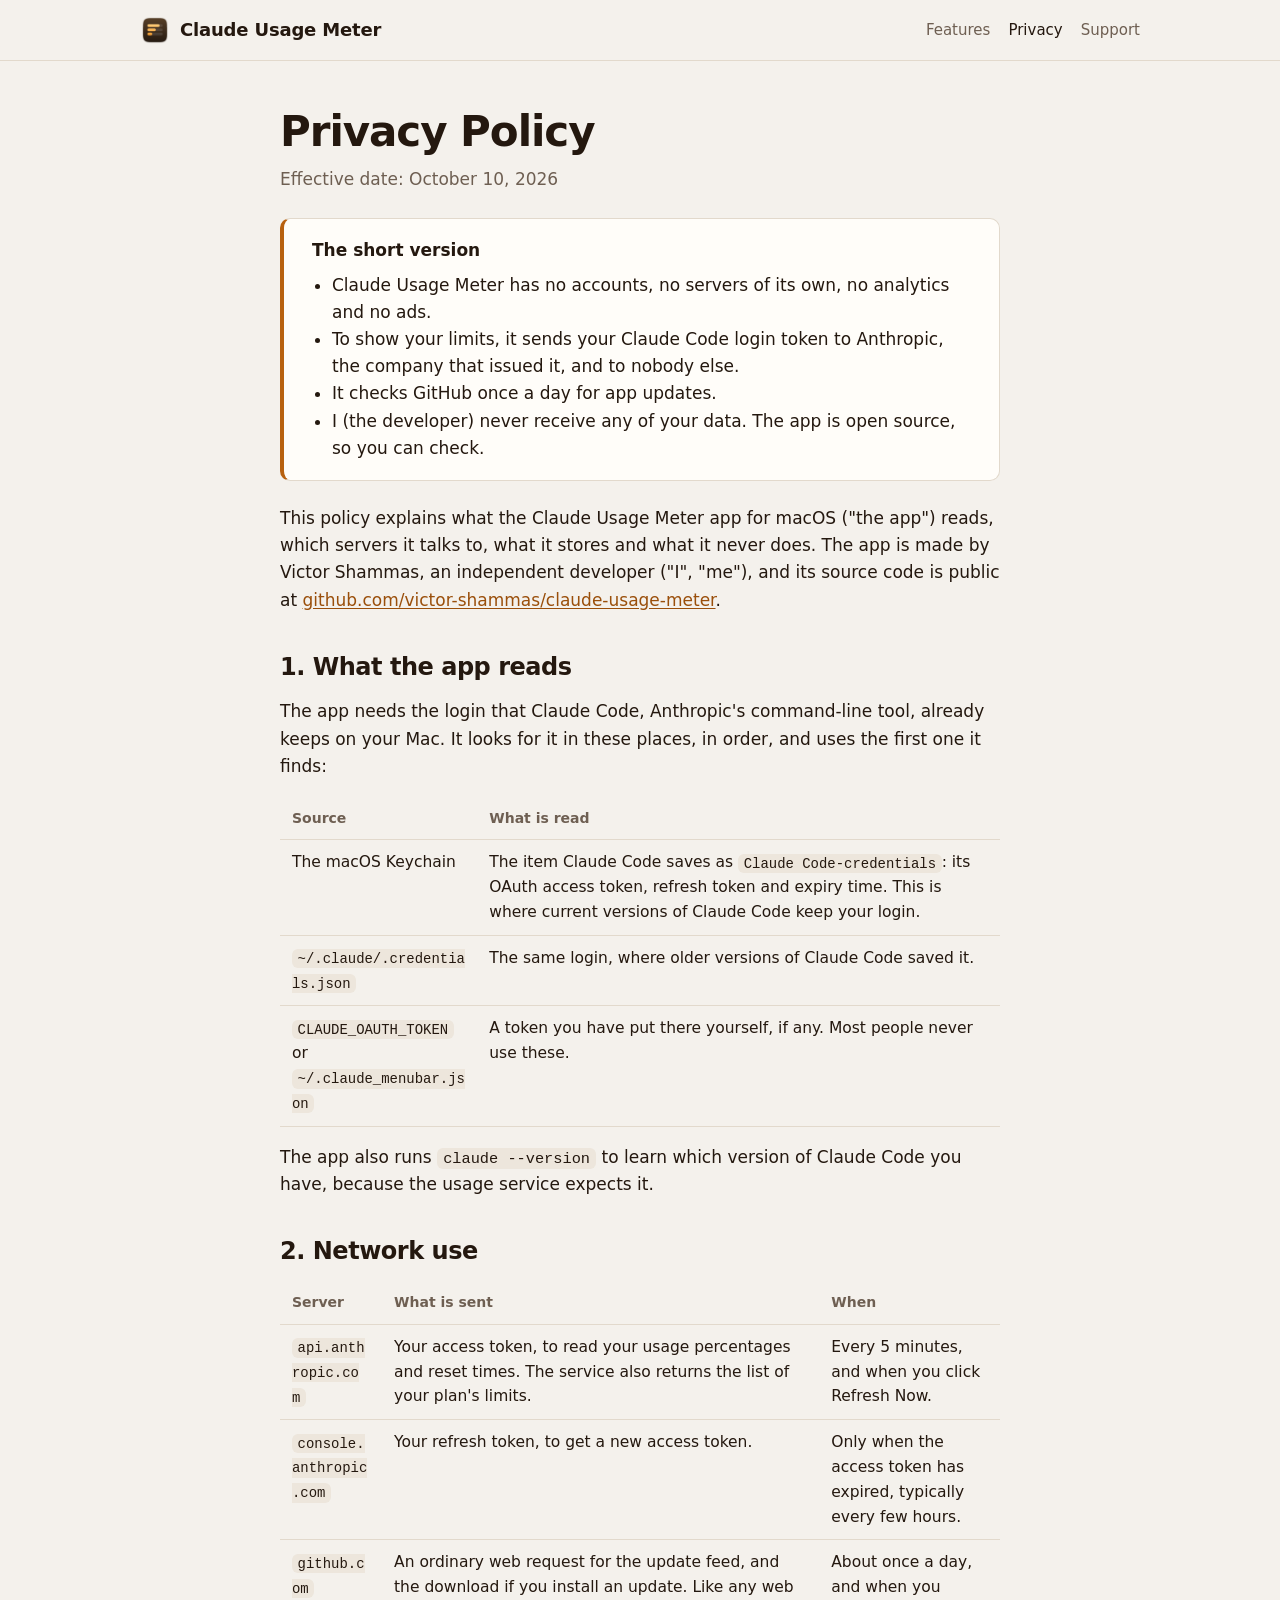
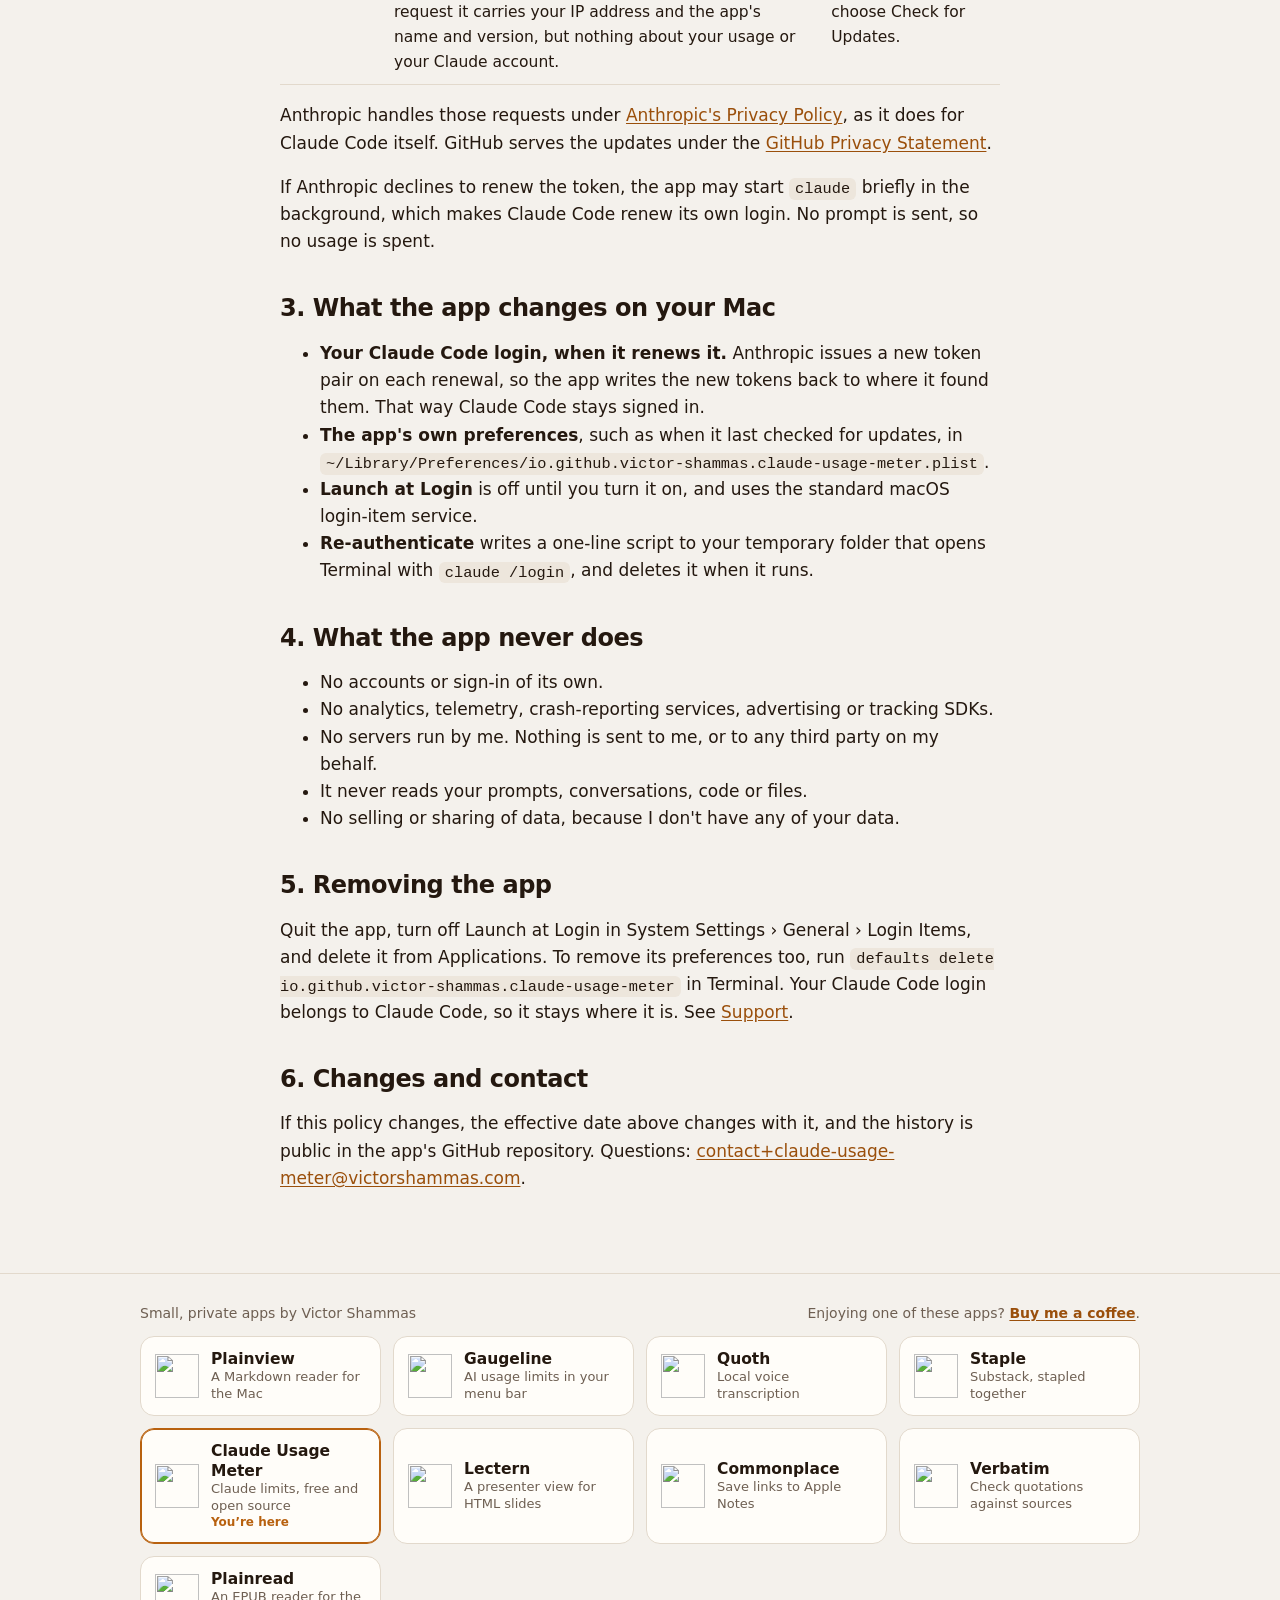
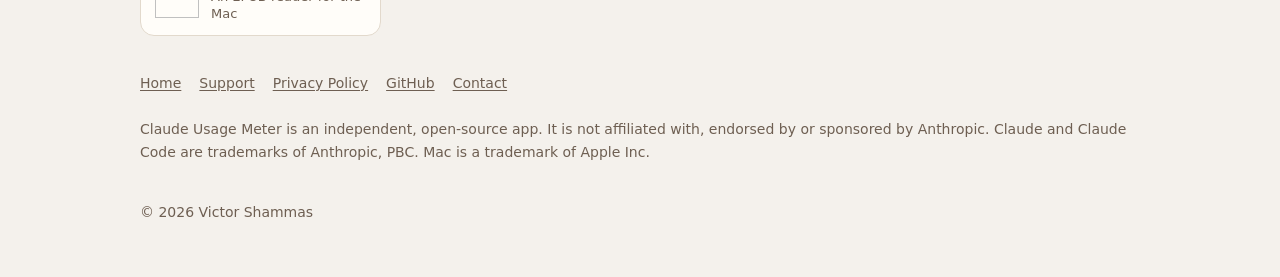
==== commit 35331cd3: "App bar: add Plainread Plainread, an EPUB reader for the Mac (coming soon), joins the row of apps at" ====
--- a/docs/privacy.html
+++ b/docs/privacy.html
@@ -103,6 +103,7 @@
       <a class="app-tile" href="https://victorshammas.com/lectern/"><img src="https://victorshammas.com/lectern/icon.png" alt="" width="44" height="44"><span><strong>Lectern</strong><small>A presenter view for HTML slides</small></span></a>
       <a class="app-tile" href="https://victorshammas.com/commonplace/"><img src="https://victorshammas.com/commonplace/icon.png" alt="" width="44" height="44"><span><strong>Commonplace</strong><small>Save links to Apple Notes</small></span></a>
       <a class="app-tile" href="https://victorshammas.com/verbatim/"><img src="https://victorshammas.com/verbatim/icon.png" alt="" width="44" height="44"><span><strong>Verbatim</strong><small>Check quotations against sources</small></span></a>
+      <a class="app-tile" href="https://victorshammas.com/plainread/"><img src="https://victorshammas.com/plainread/icon.png" alt="" width="44" height="44"><span><strong>Plainread</strong><small>An EPUB reader for the Mac</small></span></a>
     </div>
   </div>
 </section>
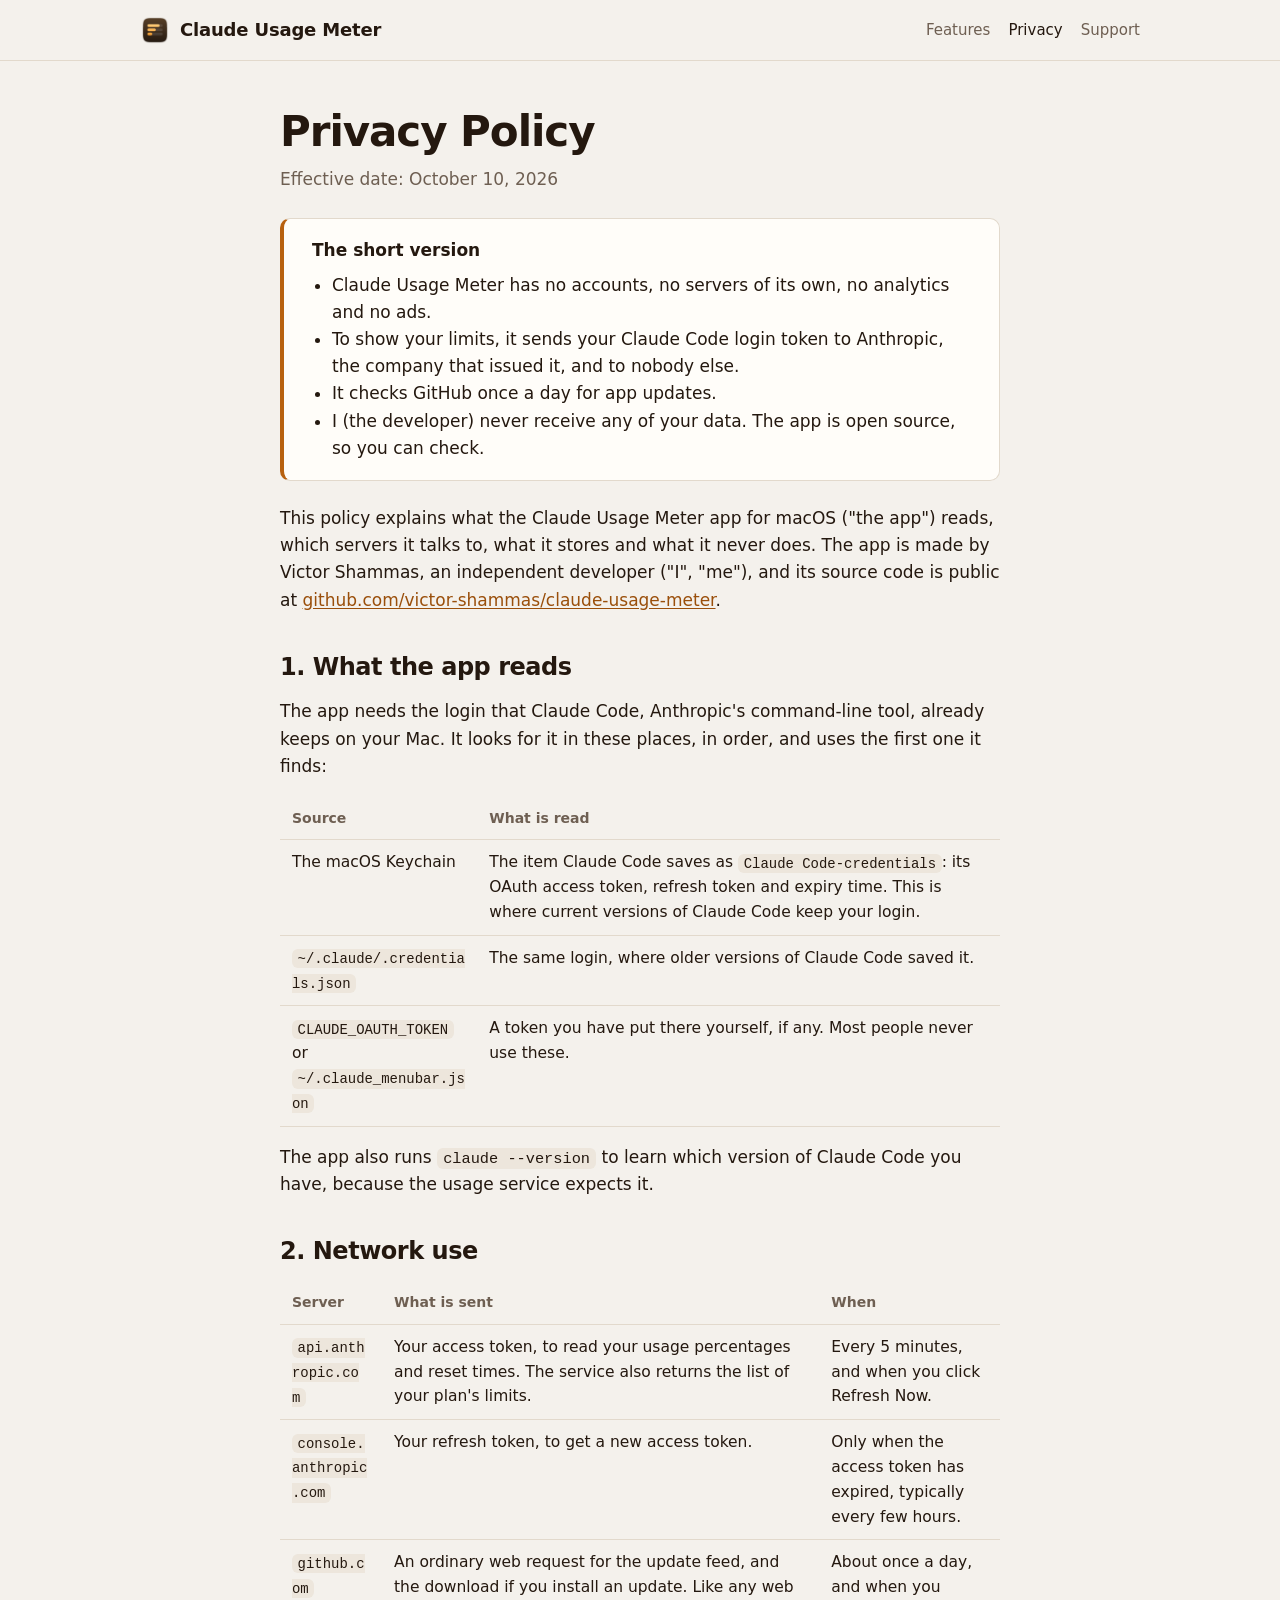
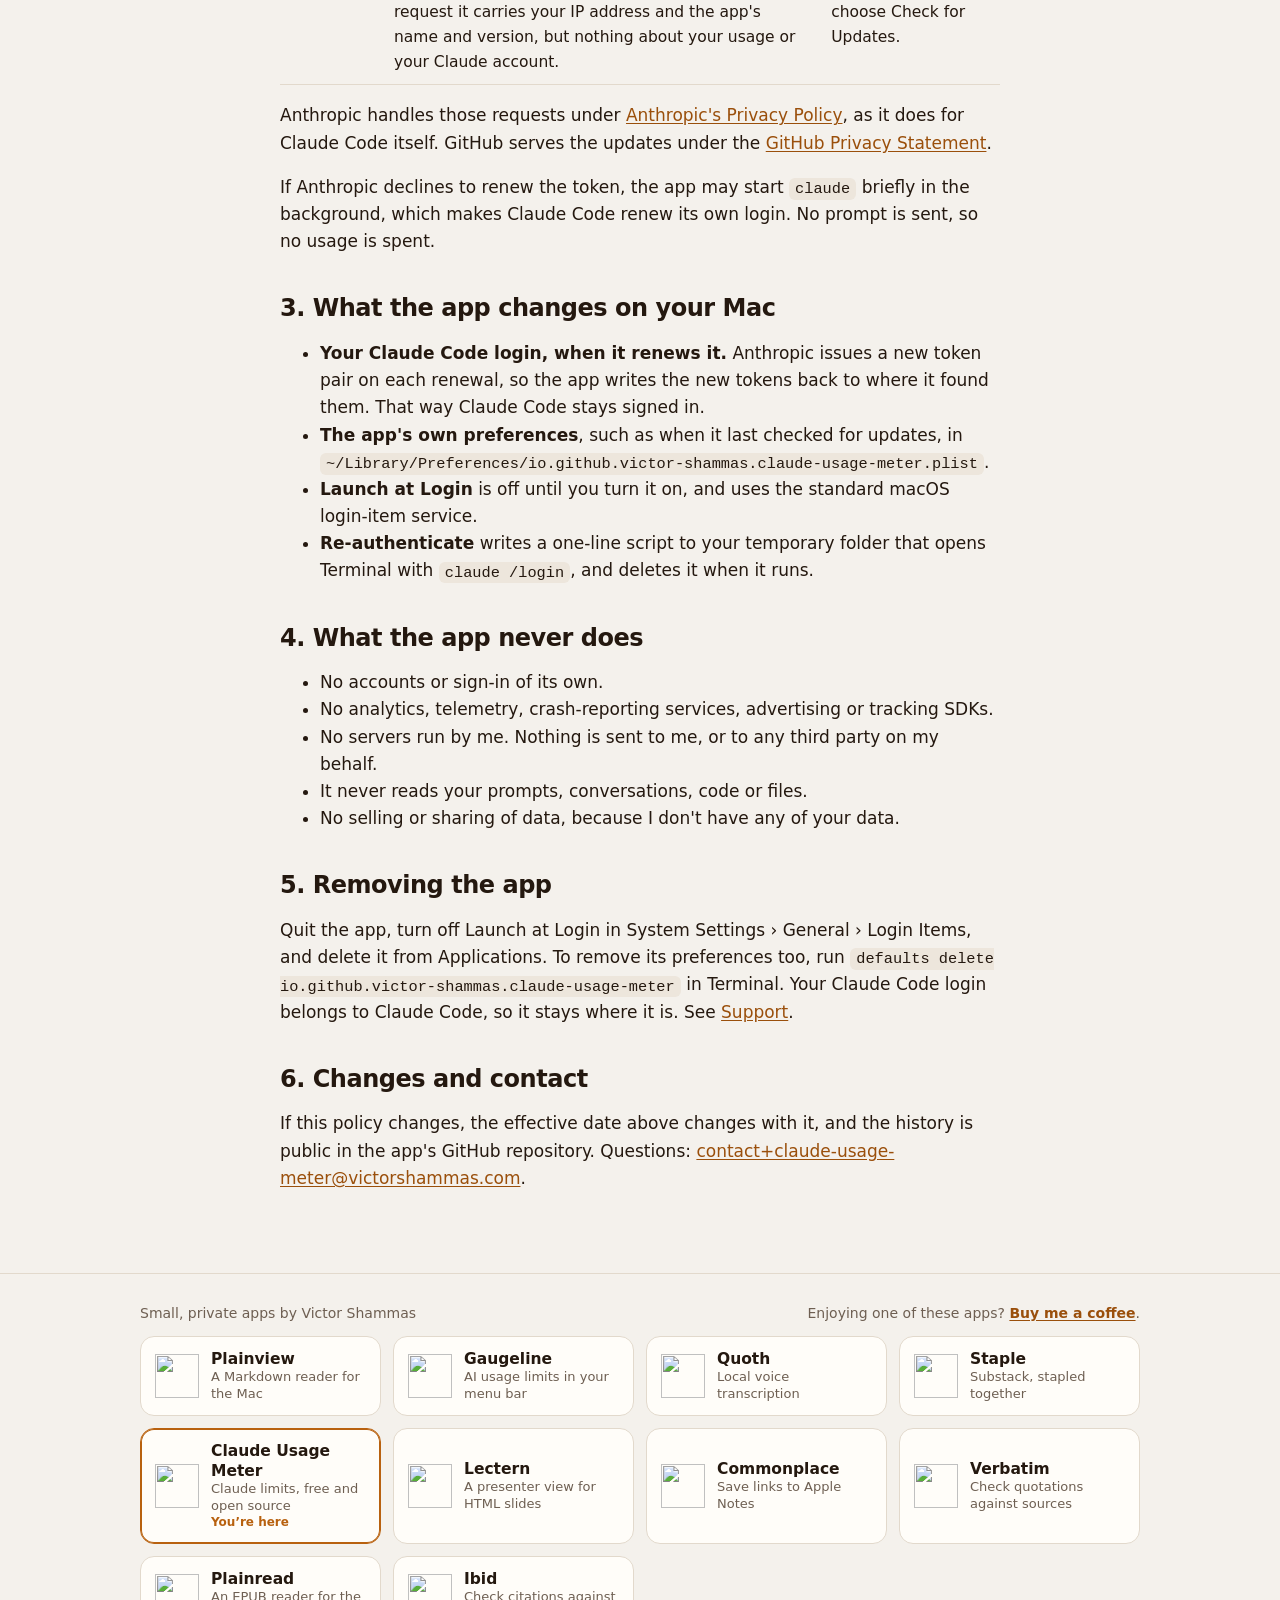
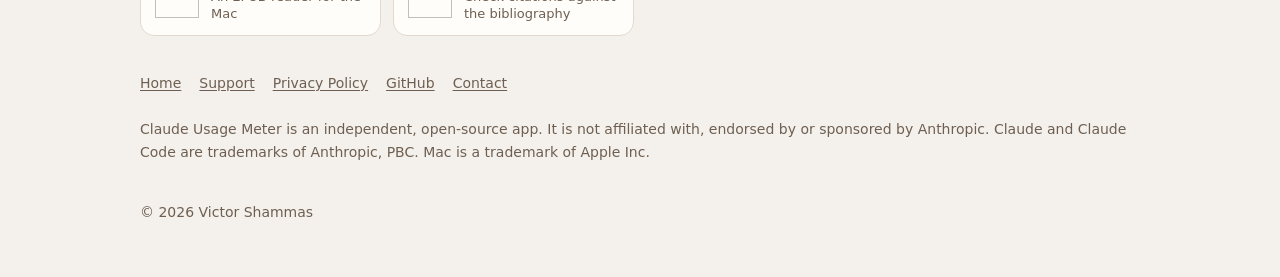
==== commit 4bcbf298: "App bar: add Ibid Co-Authored-By: Claude Opus 5.5 <noreply@anthropic.com>" ====
--- a/docs/privacy.html
+++ b/docs/privacy.html
@@ -104,6 +104,7 @@
       <a class="app-tile" href="https://victorshammas.com/commonplace/"><img src="https://victorshammas.com/commonplace/icon.png" alt="" width="44" height="44"><span><strong>Commonplace</strong><small>Save links to Apple Notes</small></span></a>
       <a class="app-tile" href="https://victorshammas.com/verbatim/"><img src="https://victorshammas.com/verbatim/icon.png" alt="" width="44" height="44"><span><strong>Verbatim</strong><small>Check quotations against sources</small></span></a>
       <a class="app-tile" href="https://victorshammas.com/plainread/"><img src="https://victorshammas.com/plainread/icon.png" alt="" width="44" height="44"><span><strong>Plainread</strong><small>An EPUB reader for the Mac</small></span></a>
+      <a class="app-tile" href="https://victorshammas.com/ibid/"><img src="https://victorshammas.com/ibid/icon.png" alt="" width="44" height="44"><span><strong>Ibid</strong><small>Check citations against the bibliography</small></span></a>
     </div>
   </div>
 </section>
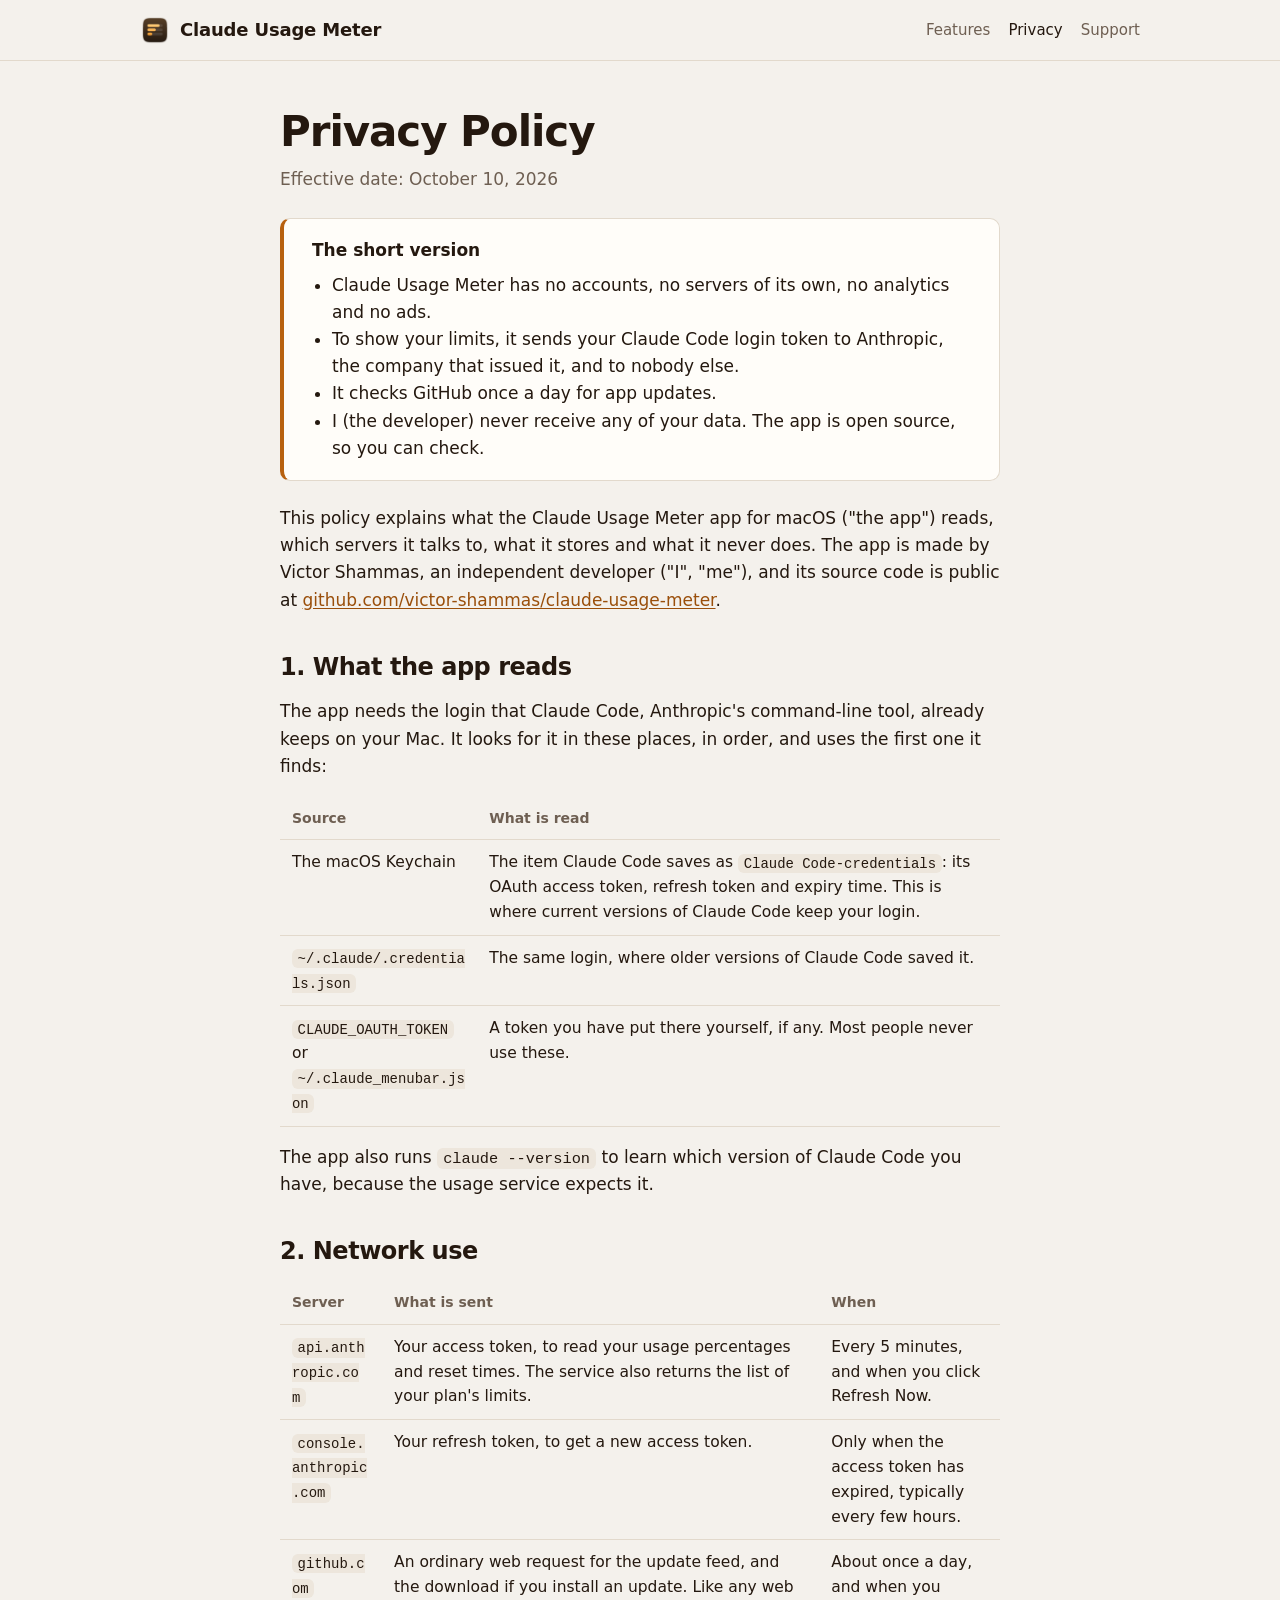
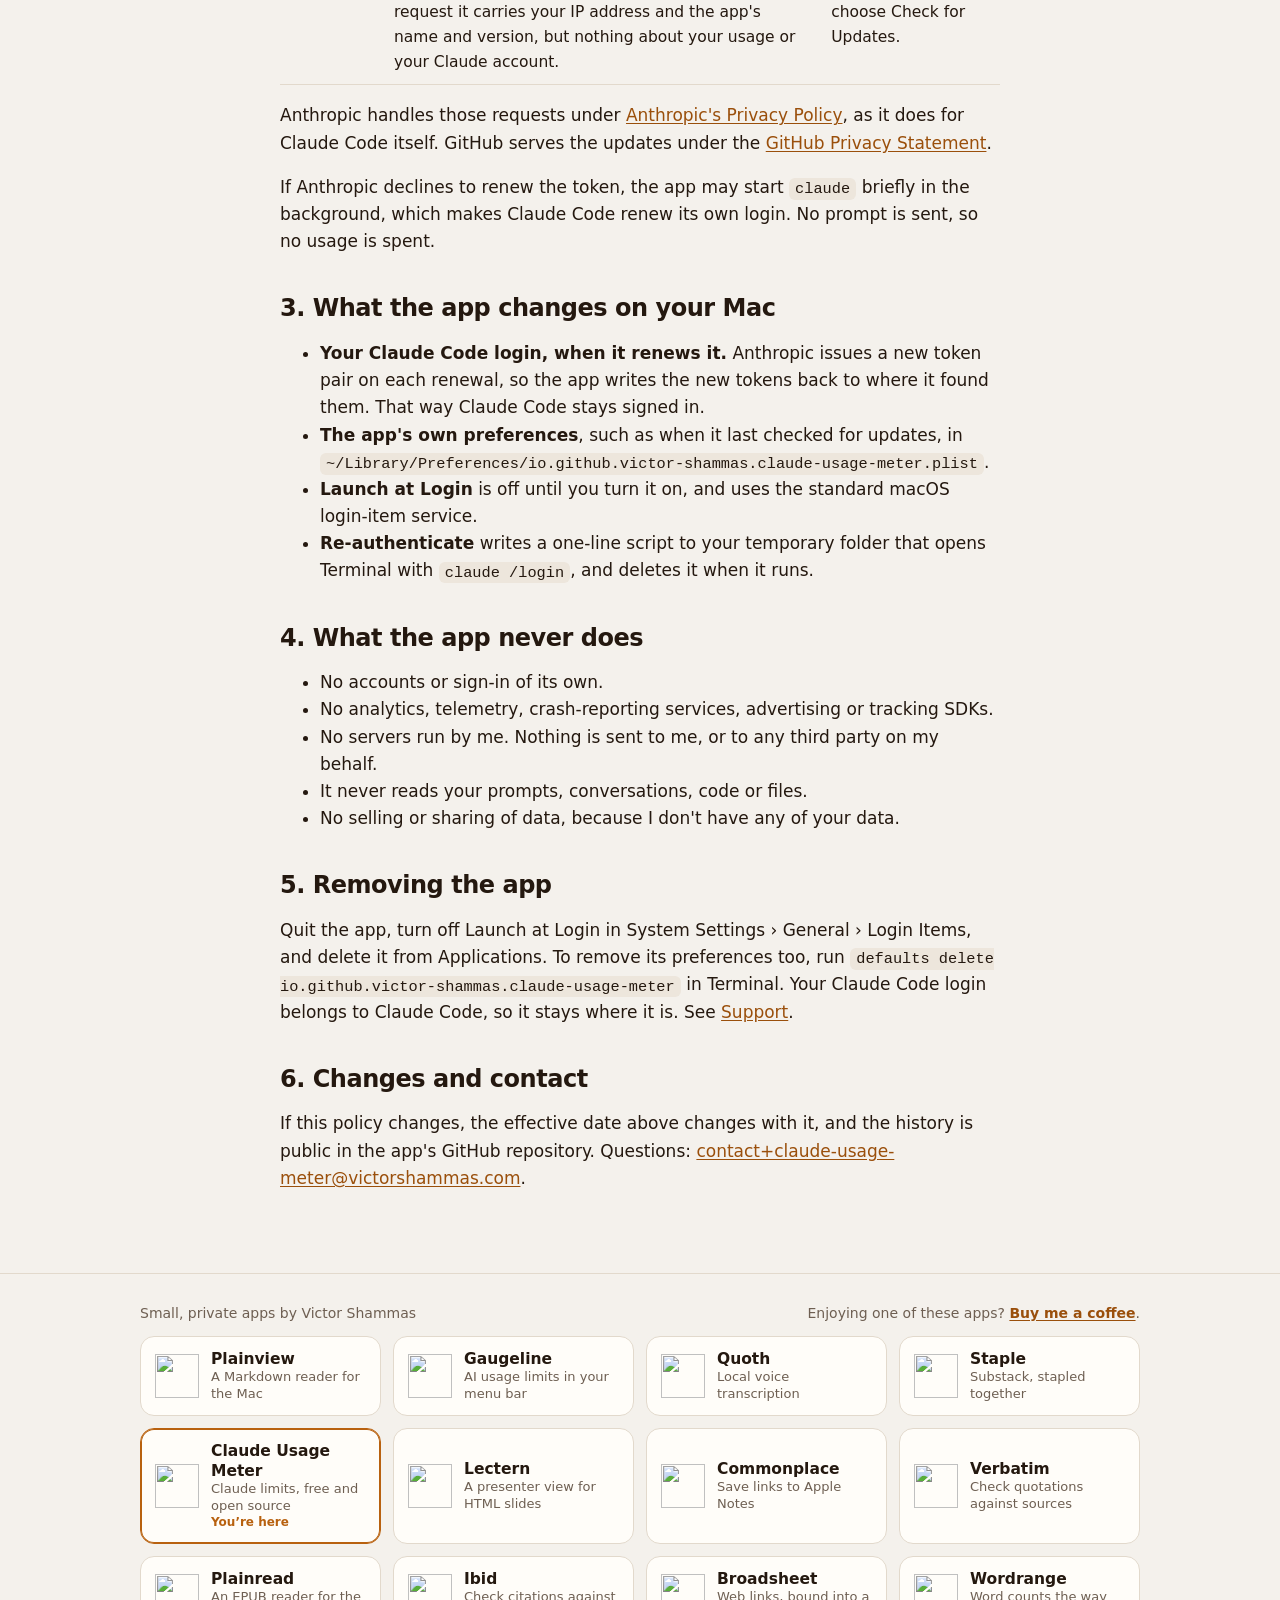
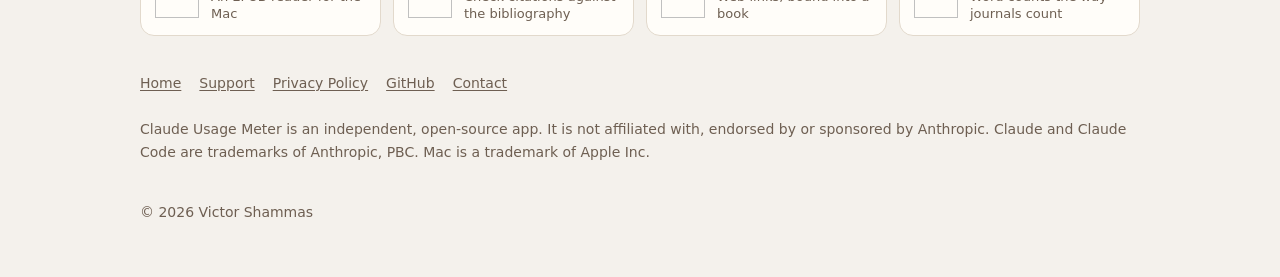
==== commit f12f1735: "Claude Usage Meter: website and releases Co-Authored-By: Claude Opus 5.5 <noreply@anthropic.com> Cla" ====
--- a/docs/privacy.html
+++ b/docs/privacy.html
@@ -105,6 +105,8 @@
       <a class="app-tile" href="https://victorshammas.com/verbatim/"><img src="https://victorshammas.com/verbatim/icon.png" alt="" width="44" height="44"><span><strong>Verbatim</strong><small>Check quotations against sources</small></span></a>
       <a class="app-tile" href="https://victorshammas.com/plainread/"><img src="https://victorshammas.com/plainread/icon.png" alt="" width="44" height="44"><span><strong>Plainread</strong><small>An EPUB reader for the Mac</small></span></a>
       <a class="app-tile" href="https://victorshammas.com/ibid/"><img src="https://victorshammas.com/ibid/icon.png" alt="" width="44" height="44"><span><strong>Ibid</strong><small>Check citations against the bibliography</small></span></a>
+      <a class="app-tile" href="https://victorshammas.com/broadsheet/"><img src="https://victorshammas.com/broadsheet/icon.png" alt="" width="44" height="44"><span><strong>Broadsheet</strong><small>Web links, bound into a book</small></span></a>
+      <a class="app-tile" href="https://victorshammas.com/wordrange/"><img src="https://victorshammas.com/wordrange/icon.png" alt="" width="44" height="44"><span><strong>Wordrange</strong><small>Word counts the way journals count</small></span></a>
     </div>
   </div>
 </section>
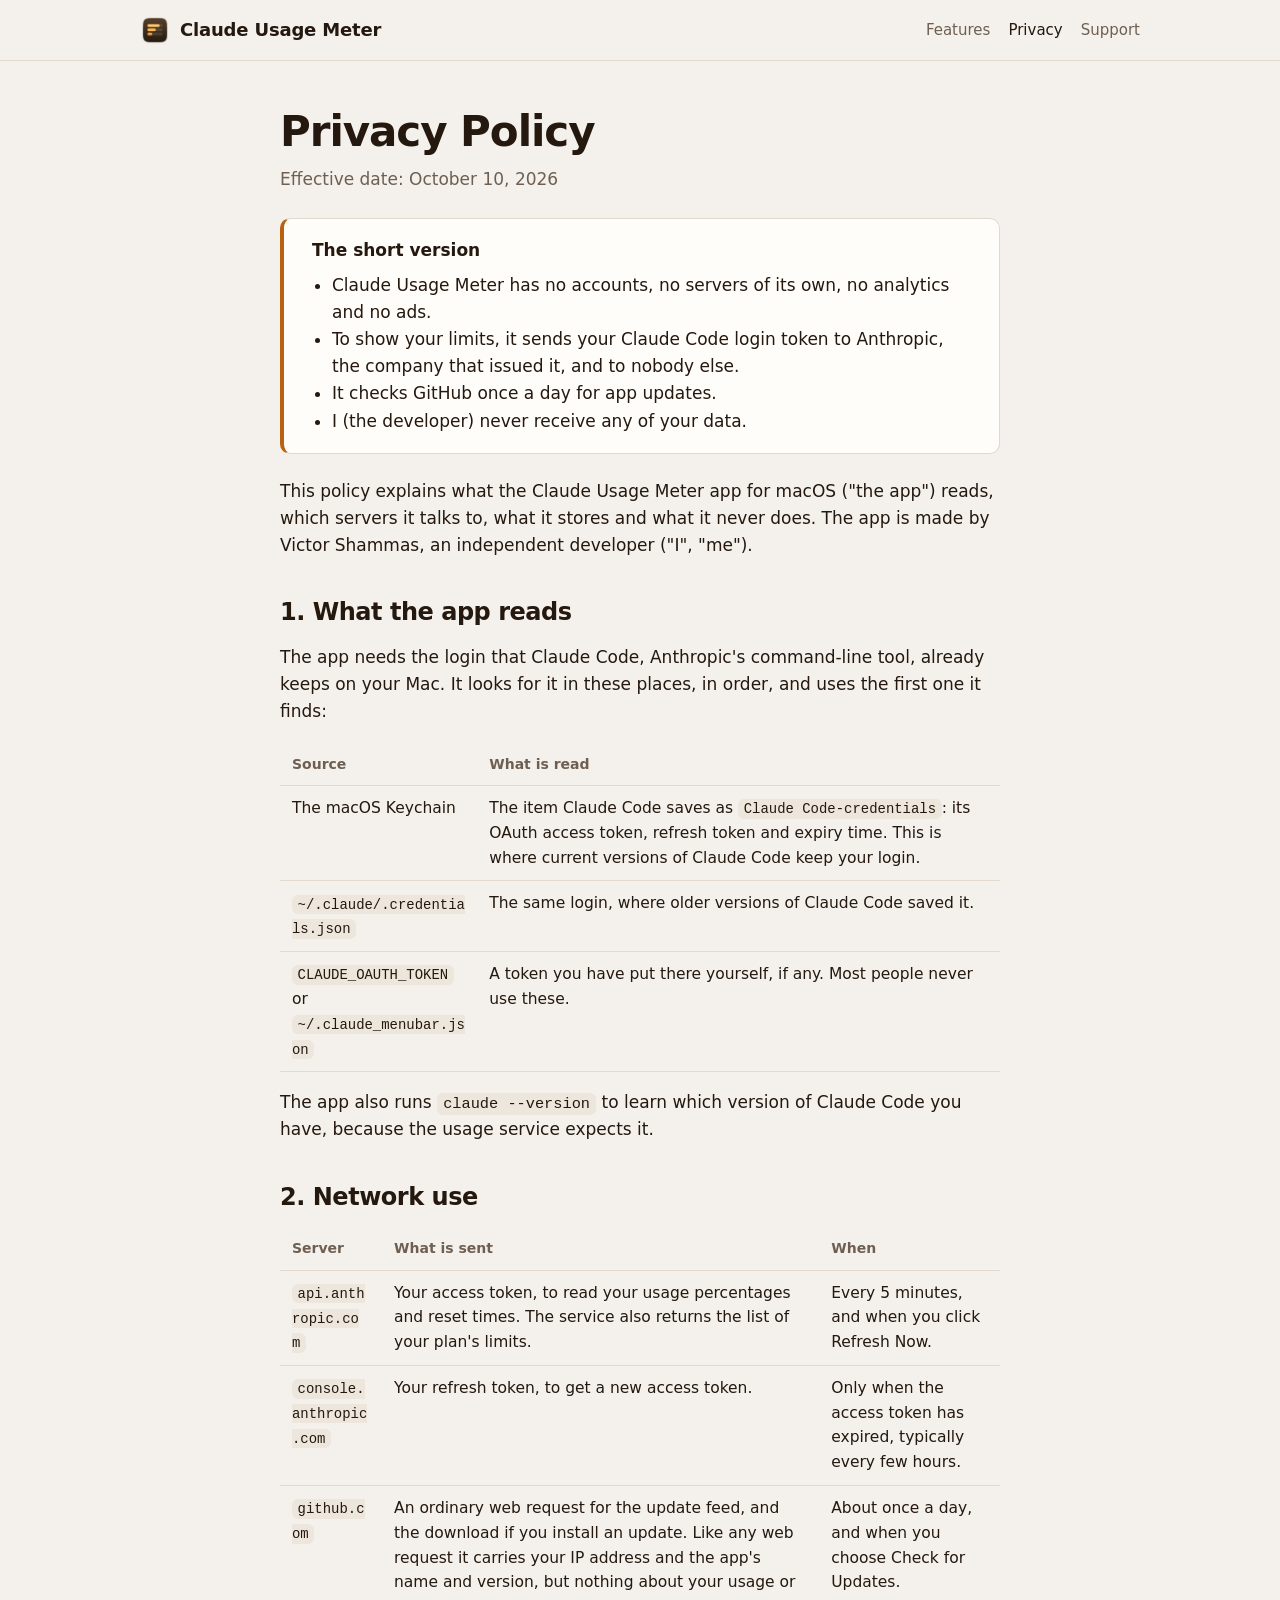
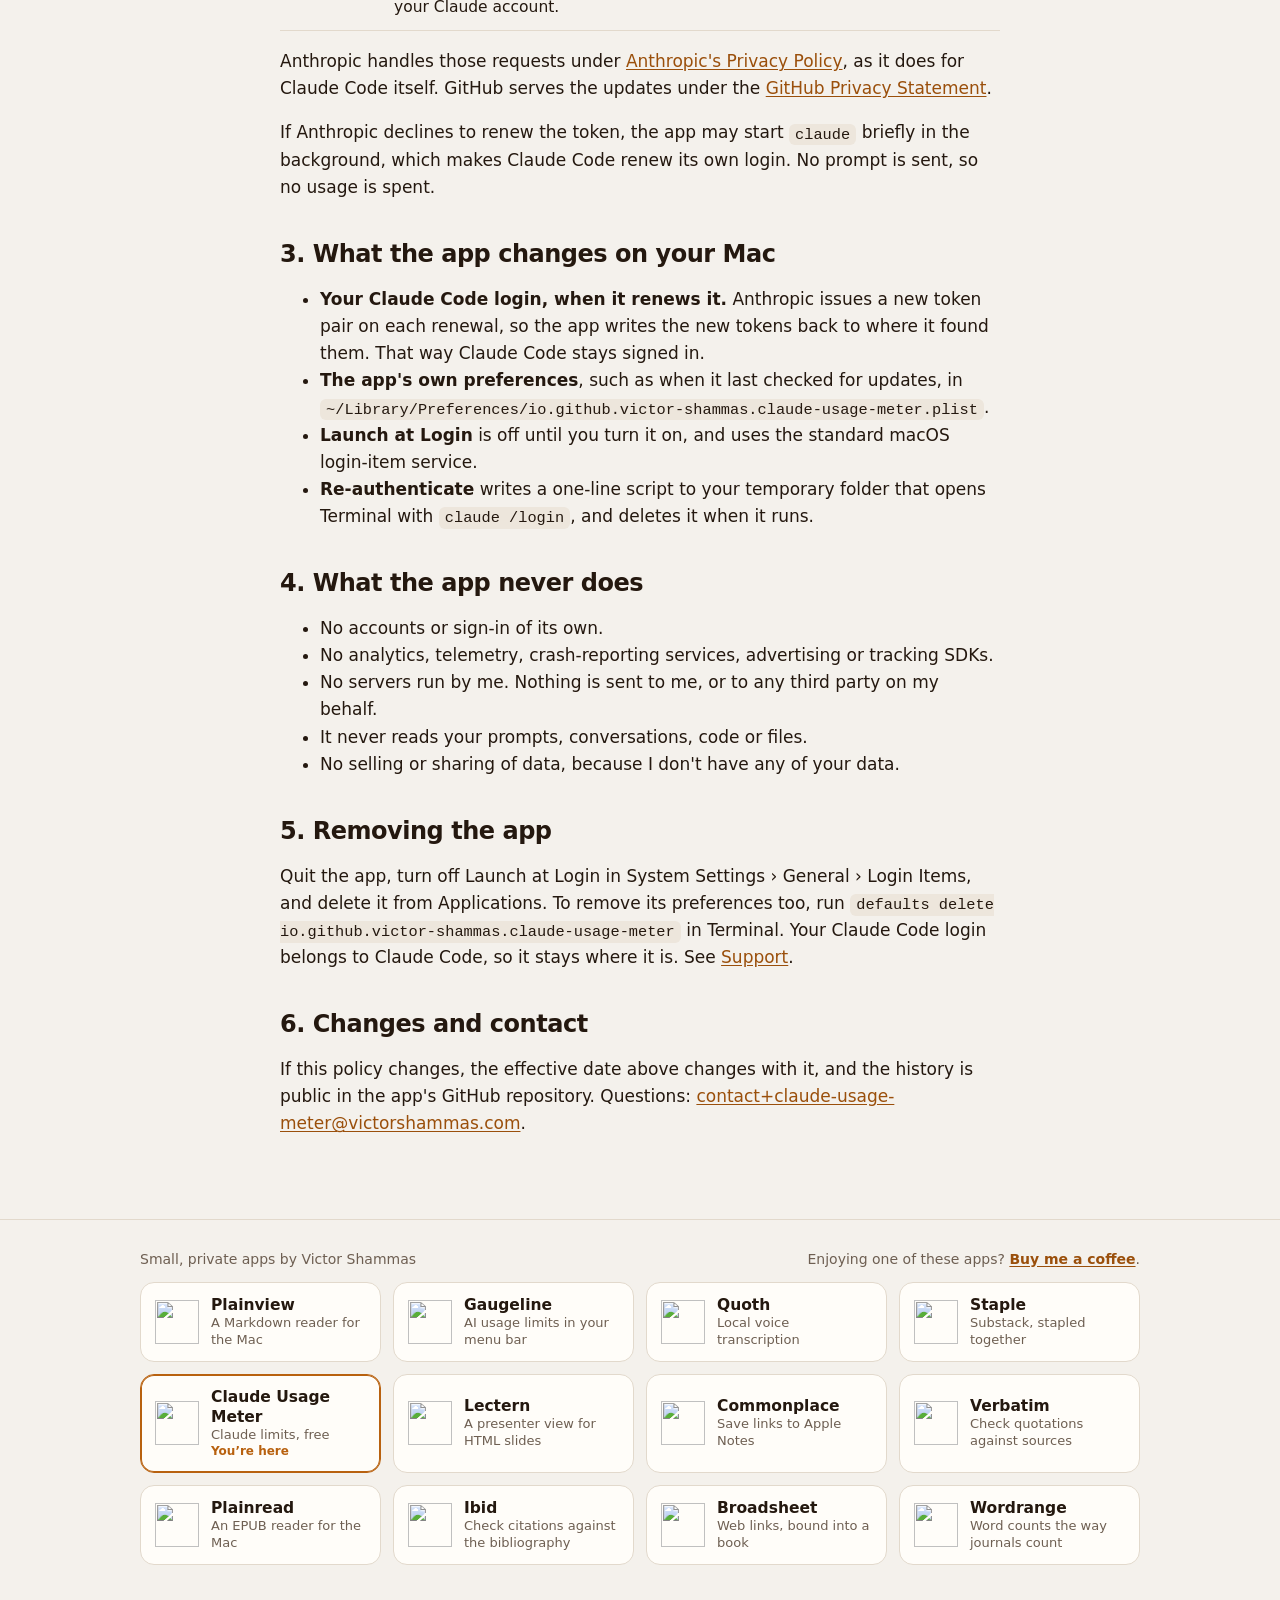
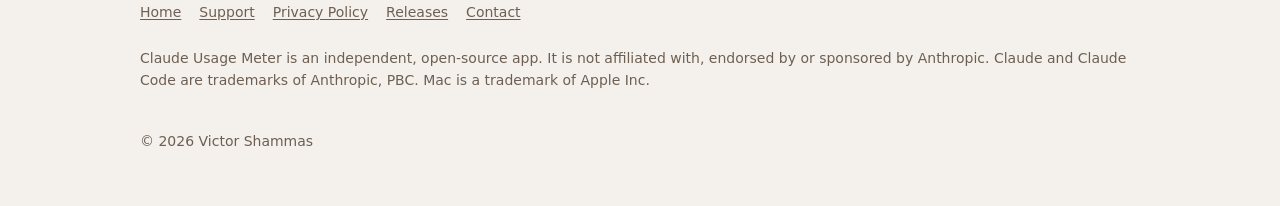
==== commit 91450719: "Free, not open source: the source is private now; no 'run from source'; footer links to Releases Co-" ====
--- a/docs/privacy.html
+++ b/docs/privacy.html
@@ -33,11 +33,11 @@
         <li>Claude Usage Meter has no accounts, no servers of its own, no analytics and no ads.</li>
         <li>To show your limits, it sends your Claude Code login token to Anthropic, the company that issued it, and to nobody else.</li>
         <li>It checks GitHub once a day for app updates.</li>
-        <li>I (the developer) never receive any of your data. The app is open source, so you can check.</li>
+        <li>I (the developer) never receive any of your data.</li>
       </ul>
     </div>
 
-    <p>This policy explains what the Claude Usage Meter app for macOS ("the app") reads, which servers it talks to, what it stores and what it never does. The app is made by Victor Shammas, an independent developer ("I", "me"), and its source code is public at <a href="https://github.com/victor-shammas/claude-usage-meter">github.com/victor-shammas/claude-usage-meter</a>.</p>
+    <p>This policy explains what the Claude Usage Meter app for macOS ("the app") reads, which servers it talks to, what it stores and what it never does. The app is made by Victor Shammas, an independent developer ("I", "me").</p>
 
     <h2>1. What the app reads</h2>
     <p>The app needs the login that Claude Code, Anthropic's command-line tool, already keeps on your Mac. It looks for it in these places, in order, and uses the first one it finds:</p>
@@ -99,7 +99,7 @@
       <a class="app-tile" href="https://victorshammas.com/gaugeline/"><img src="https://victorshammas.com/gaugeline/icon.png" alt="" width="44" height="44"><span><strong>Gaugeline</strong><small>AI usage limits in your menu bar</small></span></a>
       <a class="app-tile" href="https://victorshammas.com/quoth/"><img src="https://victorshammas.com/quoth/icon.png" alt="" width="44" height="44"><span><strong>Quoth</strong><small>Local voice transcription</small></span></a>
       <a class="app-tile" href="https://victorshammas.com/staple/"><img src="https://victorshammas.com/staple/icon.png" alt="" width="44" height="44"><span><strong>Staple</strong><small>Substack, stapled together</small></span></a>
-      <a class="app-tile current" aria-current="page" href="https://victorshammas.com/claude-usage-meter/"><img src="https://victorshammas.com/claude-usage-meter/icon.png" alt="" width="44" height="44"><span><strong>Claude Usage Meter</strong><small>Claude limits, free and open source</small><em>You’re here</em></span></a>
+      <a class="app-tile current" aria-current="page" href="https://victorshammas.com/claude-usage-meter/"><img src="https://victorshammas.com/claude-usage-meter/icon.png" alt="" width="44" height="44"><span><strong>Claude Usage Meter</strong><small>Claude limits, free</small><em>You’re here</em></span></a>
       <a class="app-tile" href="https://victorshammas.com/lectern/"><img src="https://victorshammas.com/lectern/icon.png" alt="" width="44" height="44"><span><strong>Lectern</strong><small>A presenter view for HTML slides</small></span></a>
       <a class="app-tile" href="https://victorshammas.com/commonplace/"><img src="https://victorshammas.com/commonplace/icon.png" alt="" width="44" height="44"><span><strong>Commonplace</strong><small>Save links to Apple Notes</small></span></a>
       <a class="app-tile" href="https://victorshammas.com/verbatim/"><img src="https://victorshammas.com/verbatim/icon.png" alt="" width="44" height="44"><span><strong>Verbatim</strong><small>Check quotations against sources</small></span></a>
@@ -113,7 +113,7 @@
 
 <footer>
   <div class="wrap">
-    <nav aria-label="Footer"><a href="./">Home</a><a href="support.html">Support</a><a href="privacy.html">Privacy Policy</a><a href="https://github.com/victor-shammas/claude-usage-meter">GitHub</a><a href="mailto:contact+claude-usage-meter@victorshammas.com">Contact</a></nav>
+    <nav aria-label="Footer"><a href="./">Home</a><a href="support.html">Support</a><a href="privacy.html">Privacy Policy</a><a href="https://github.com/victor-shammas/claude-usage-meter/releases">Releases</a><a href="mailto:contact+claude-usage-meter@victorshammas.com">Contact</a></nav>
     <p>Claude Usage Meter is an independent, open-source app. It is not affiliated with, endorsed by or sponsored by Anthropic. Claude and Claude Code are trademarks of Anthropic, PBC. Mac is a trademark of Apple Inc.</p>
     <p>© 2026 Victor Shammas</p>
   </div>
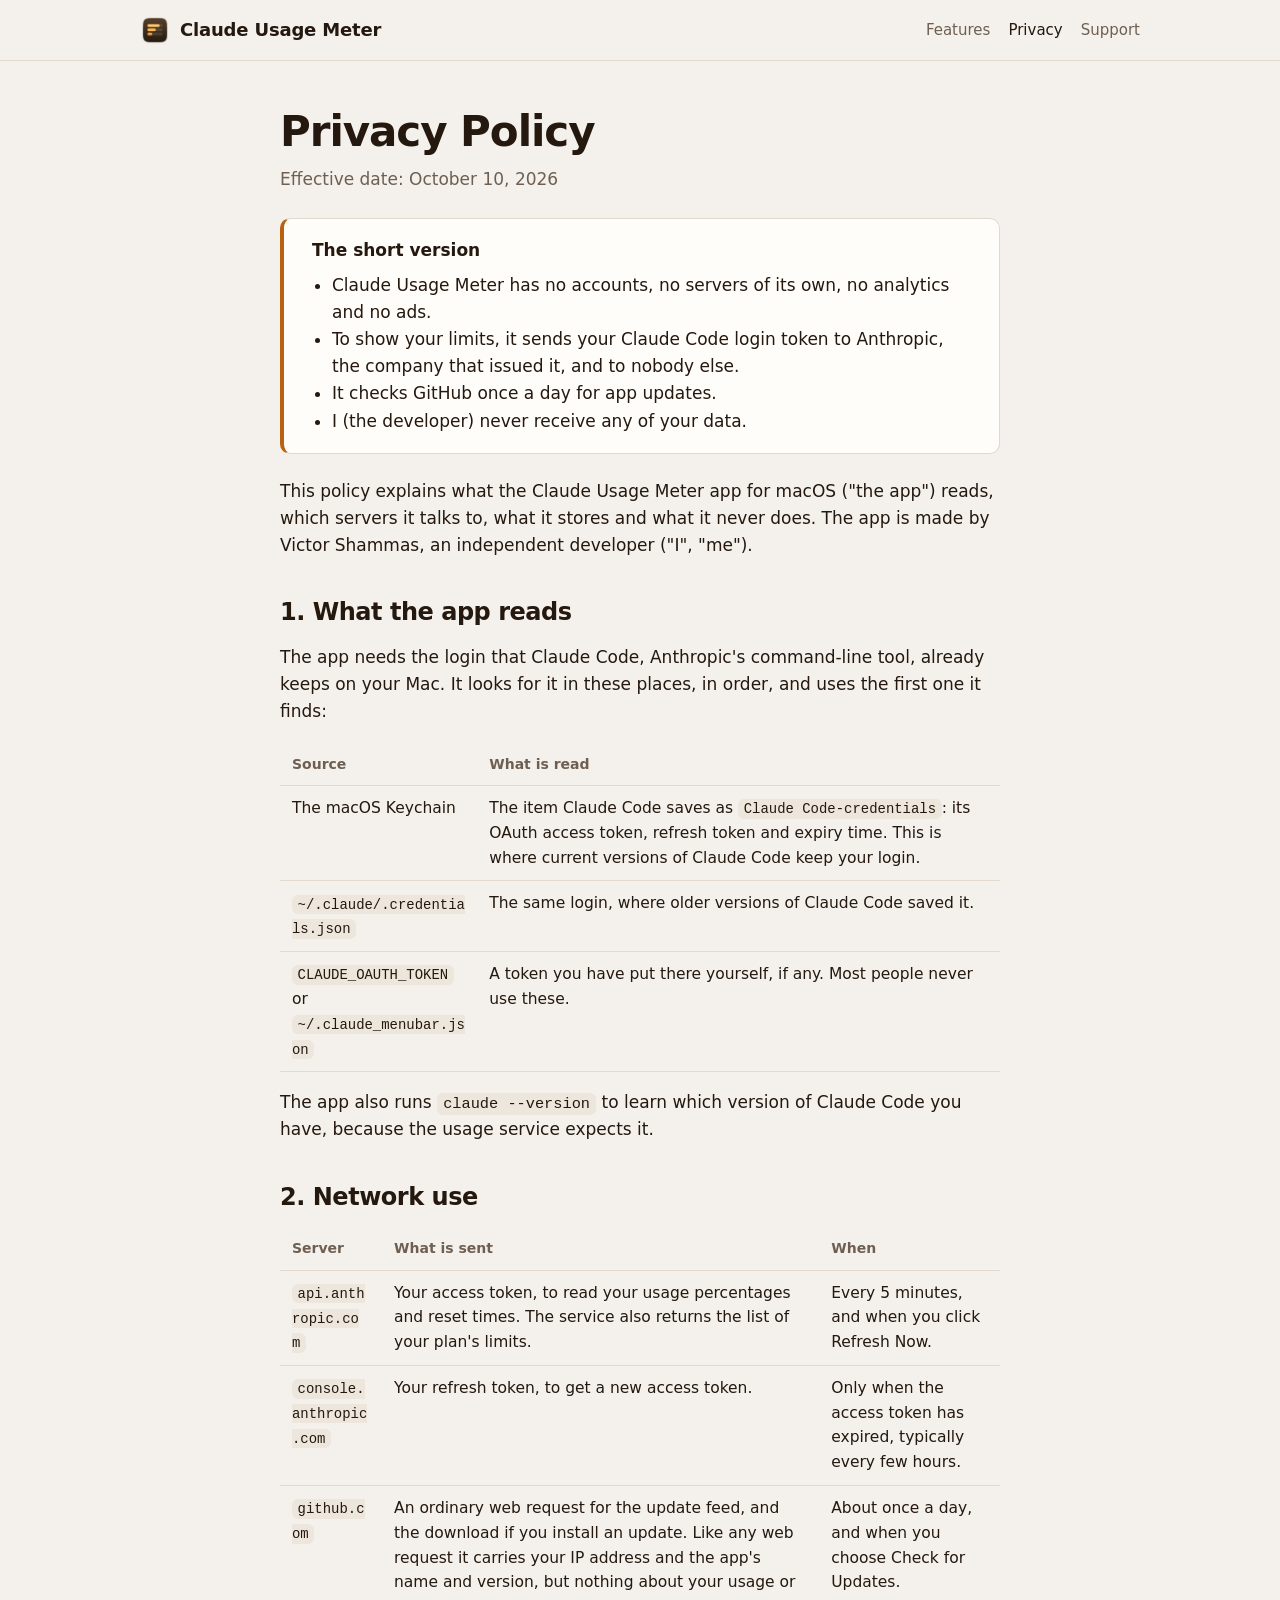
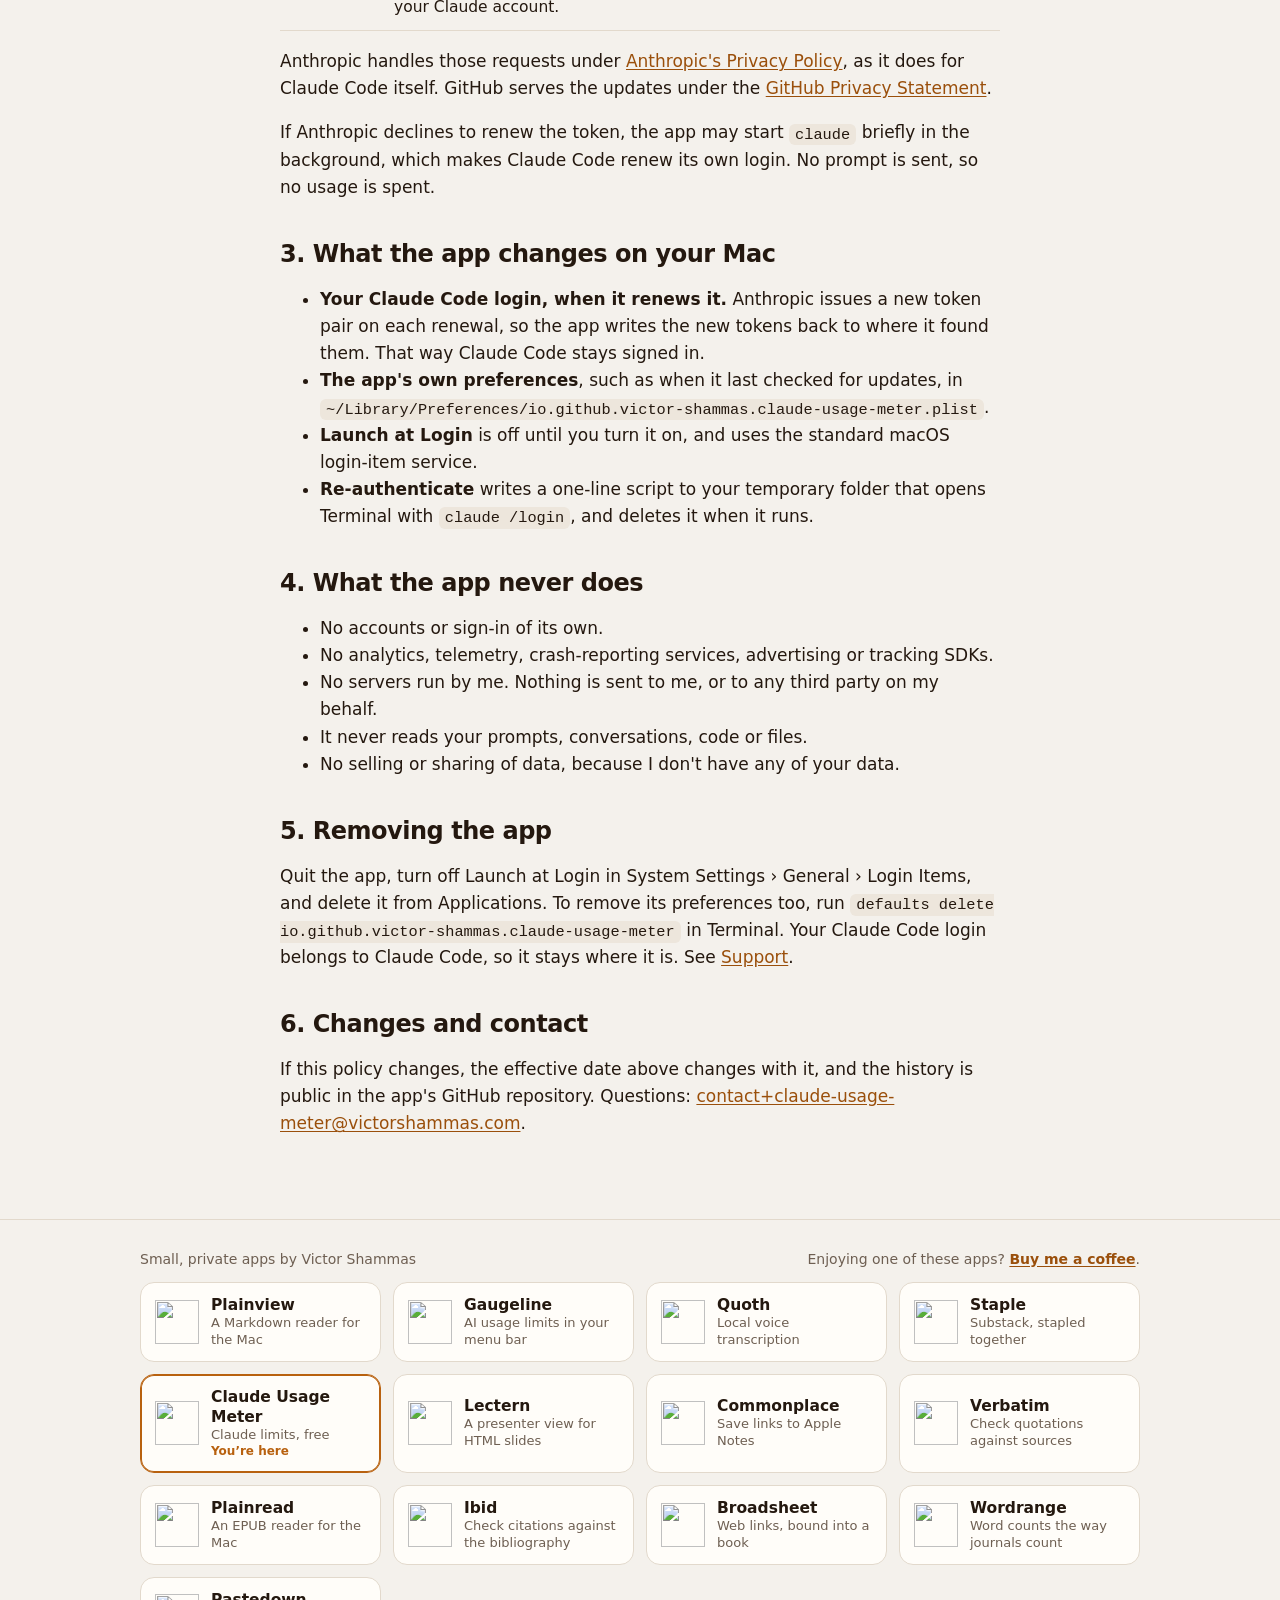
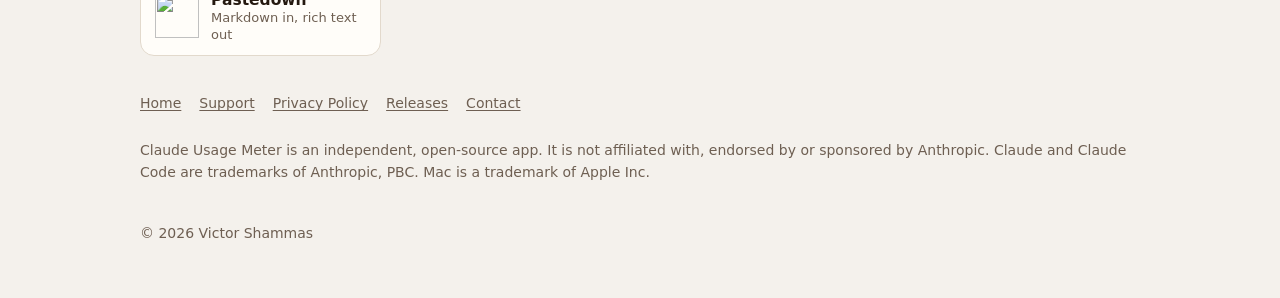
==== commit 6d0f2ff2: "App bar: add Pastedown Co-Authored-By: Claude Fable 5.2 <noreply@anthropic.com>" ====
--- a/docs/privacy.html
+++ b/docs/privacy.html
@@ -107,6 +107,7 @@
       <a class="app-tile" href="https://victorshammas.com/ibid/"><img src="https://victorshammas.com/ibid/icon.png" alt="" width="44" height="44"><span><strong>Ibid</strong><small>Check citations against the bibliography</small></span></a>
       <a class="app-tile" href="https://victorshammas.com/broadsheet/"><img src="https://victorshammas.com/broadsheet/icon.png" alt="" width="44" height="44"><span><strong>Broadsheet</strong><small>Web links, bound into a book</small></span></a>
       <a class="app-tile" href="https://victorshammas.com/wordrange/"><img src="https://victorshammas.com/wordrange/icon.png" alt="" width="44" height="44"><span><strong>Wordrange</strong><small>Word counts the way journals count</small></span></a>
+      <a class="app-tile" href="https://victorshammas.com/pastedown/"><img src="https://victorshammas.com/pastedown/icon.png" alt="" width="44" height="44"><span><strong>Pastedown</strong><small>Markdown in, rich text out</small></span></a>
     </div>
   </div>
 </section>
